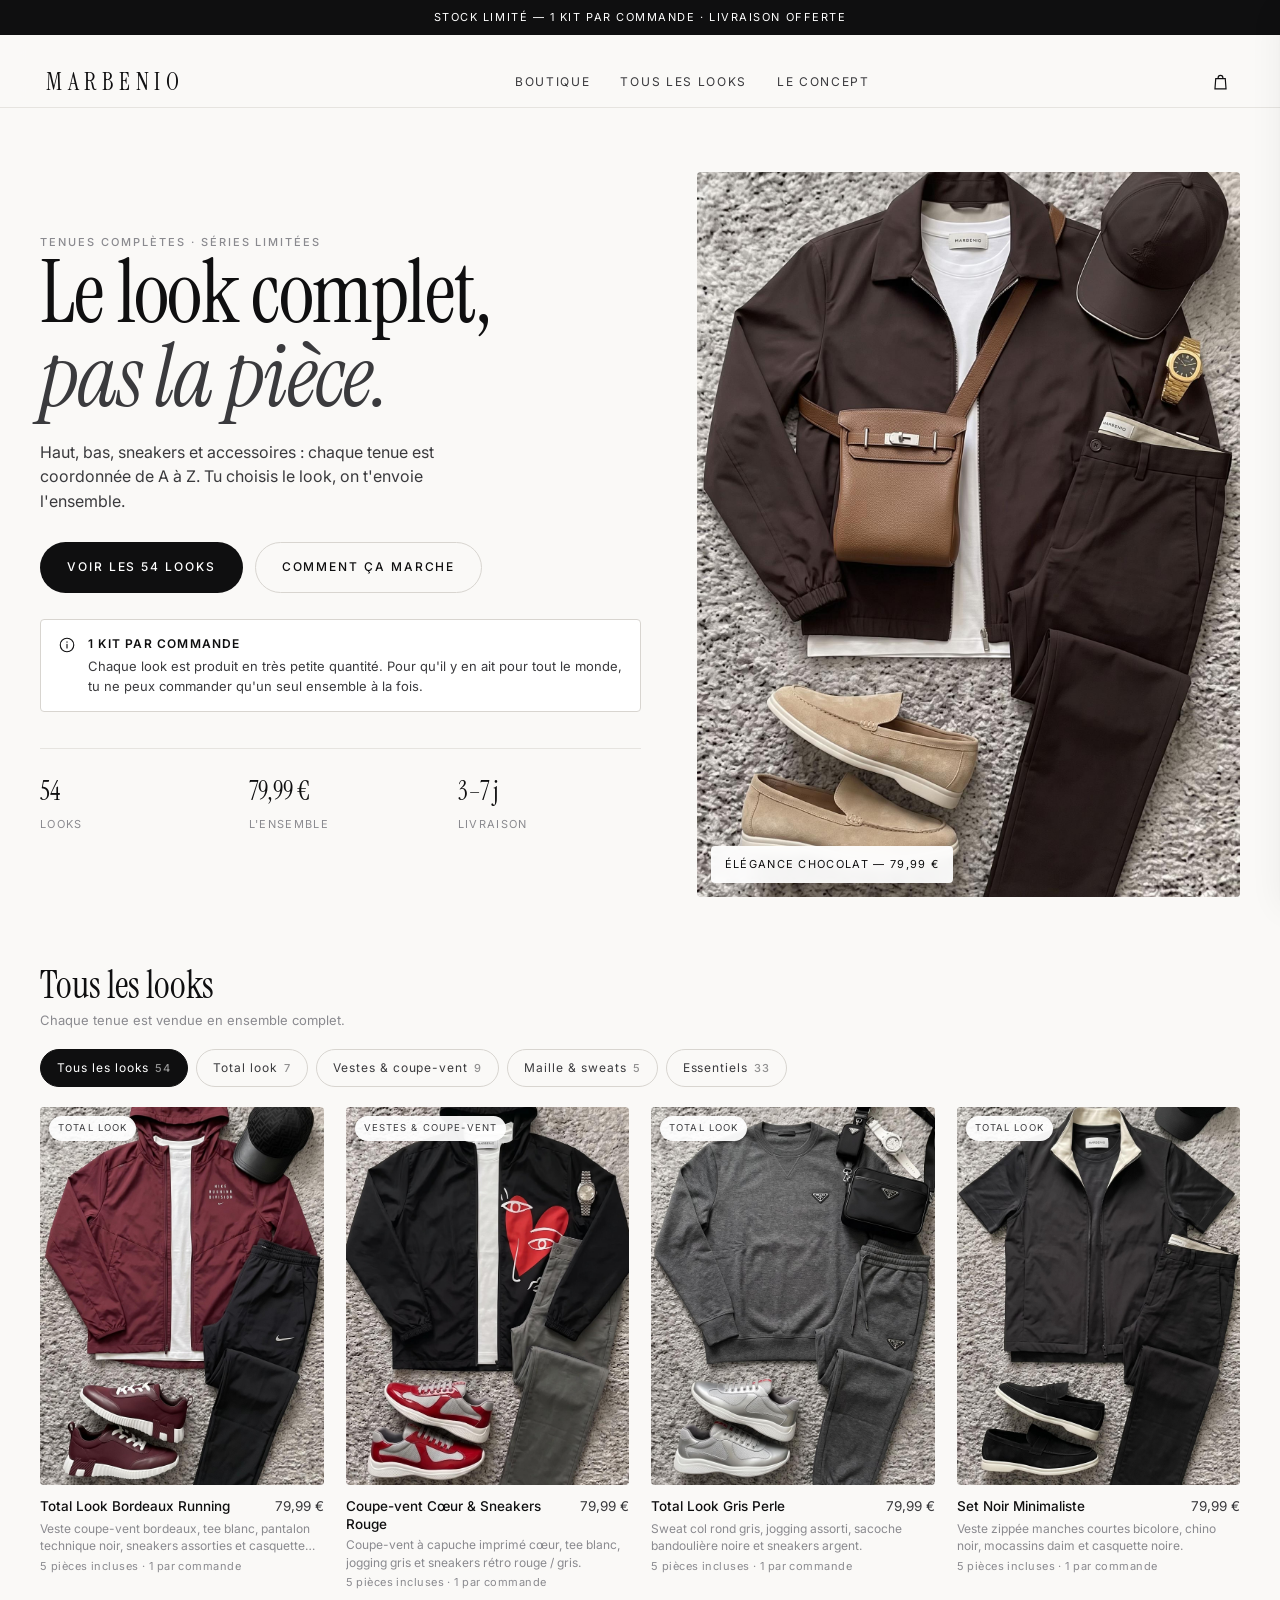
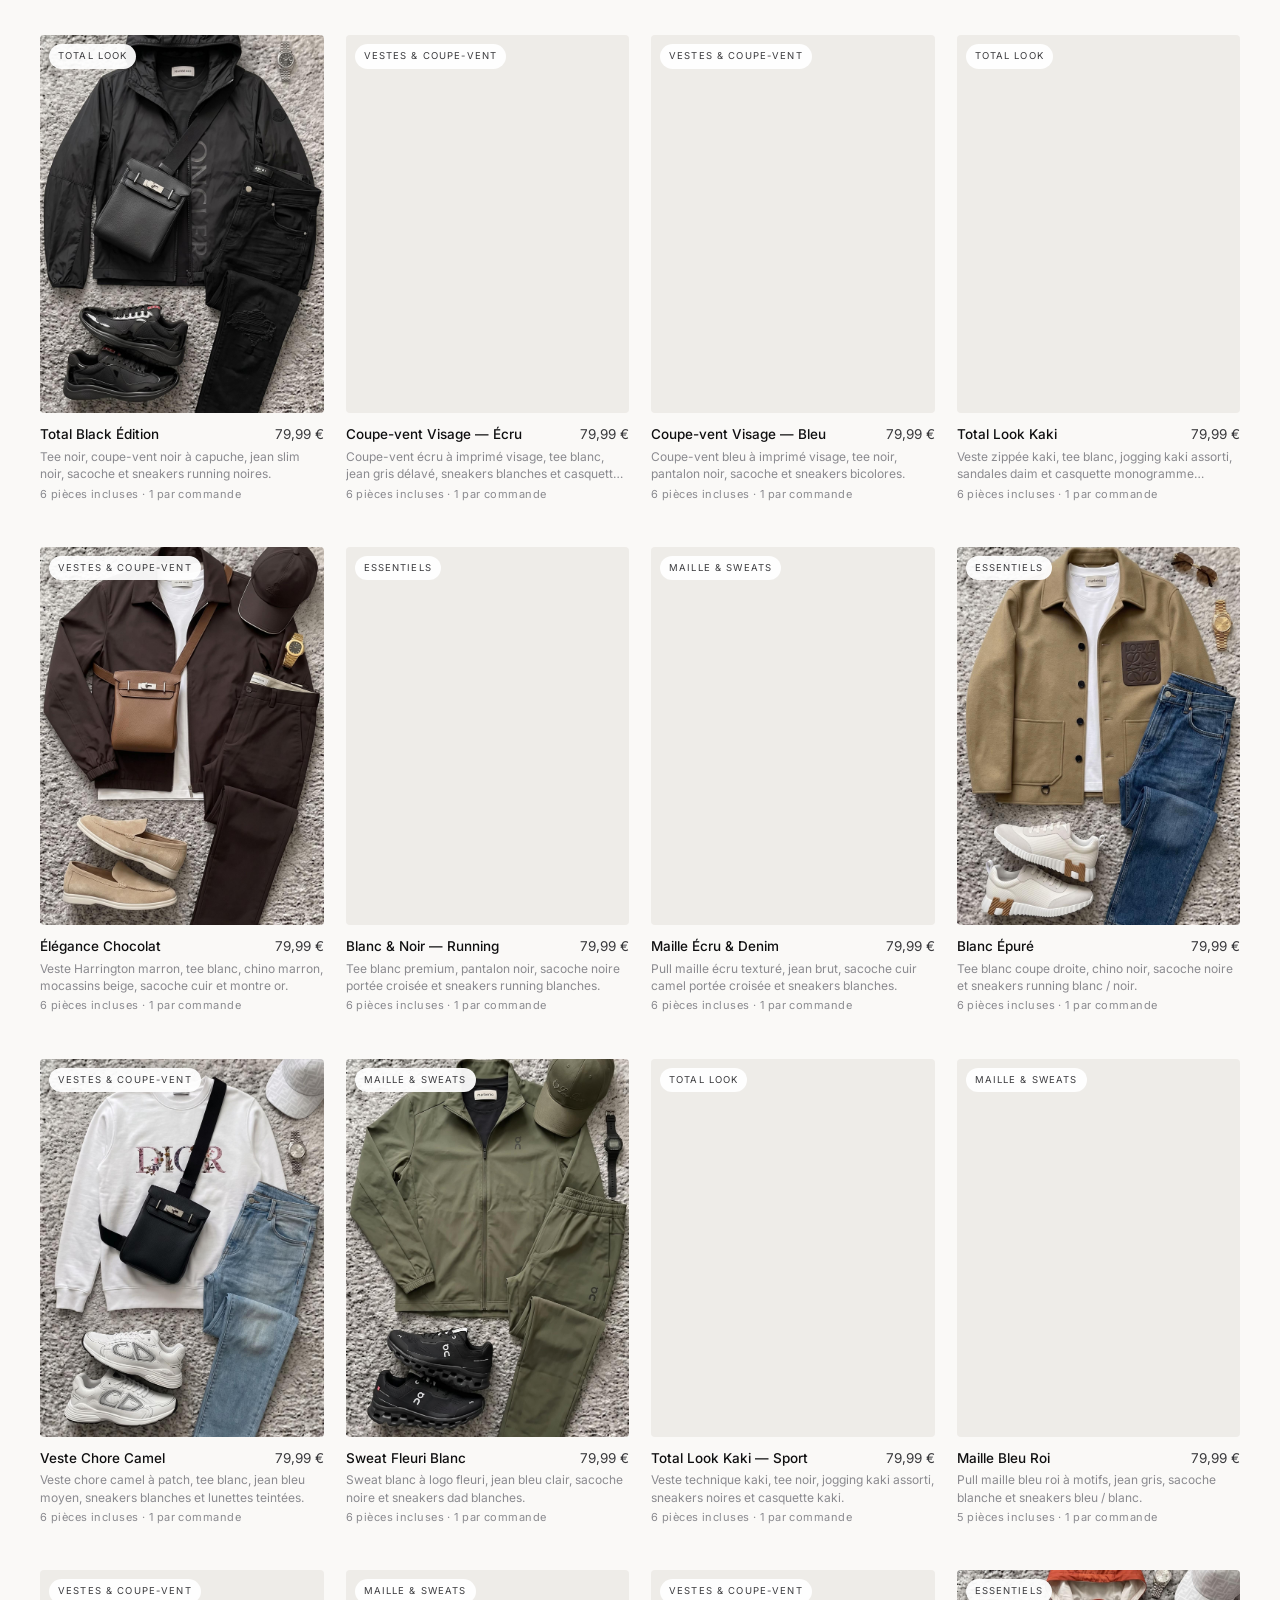
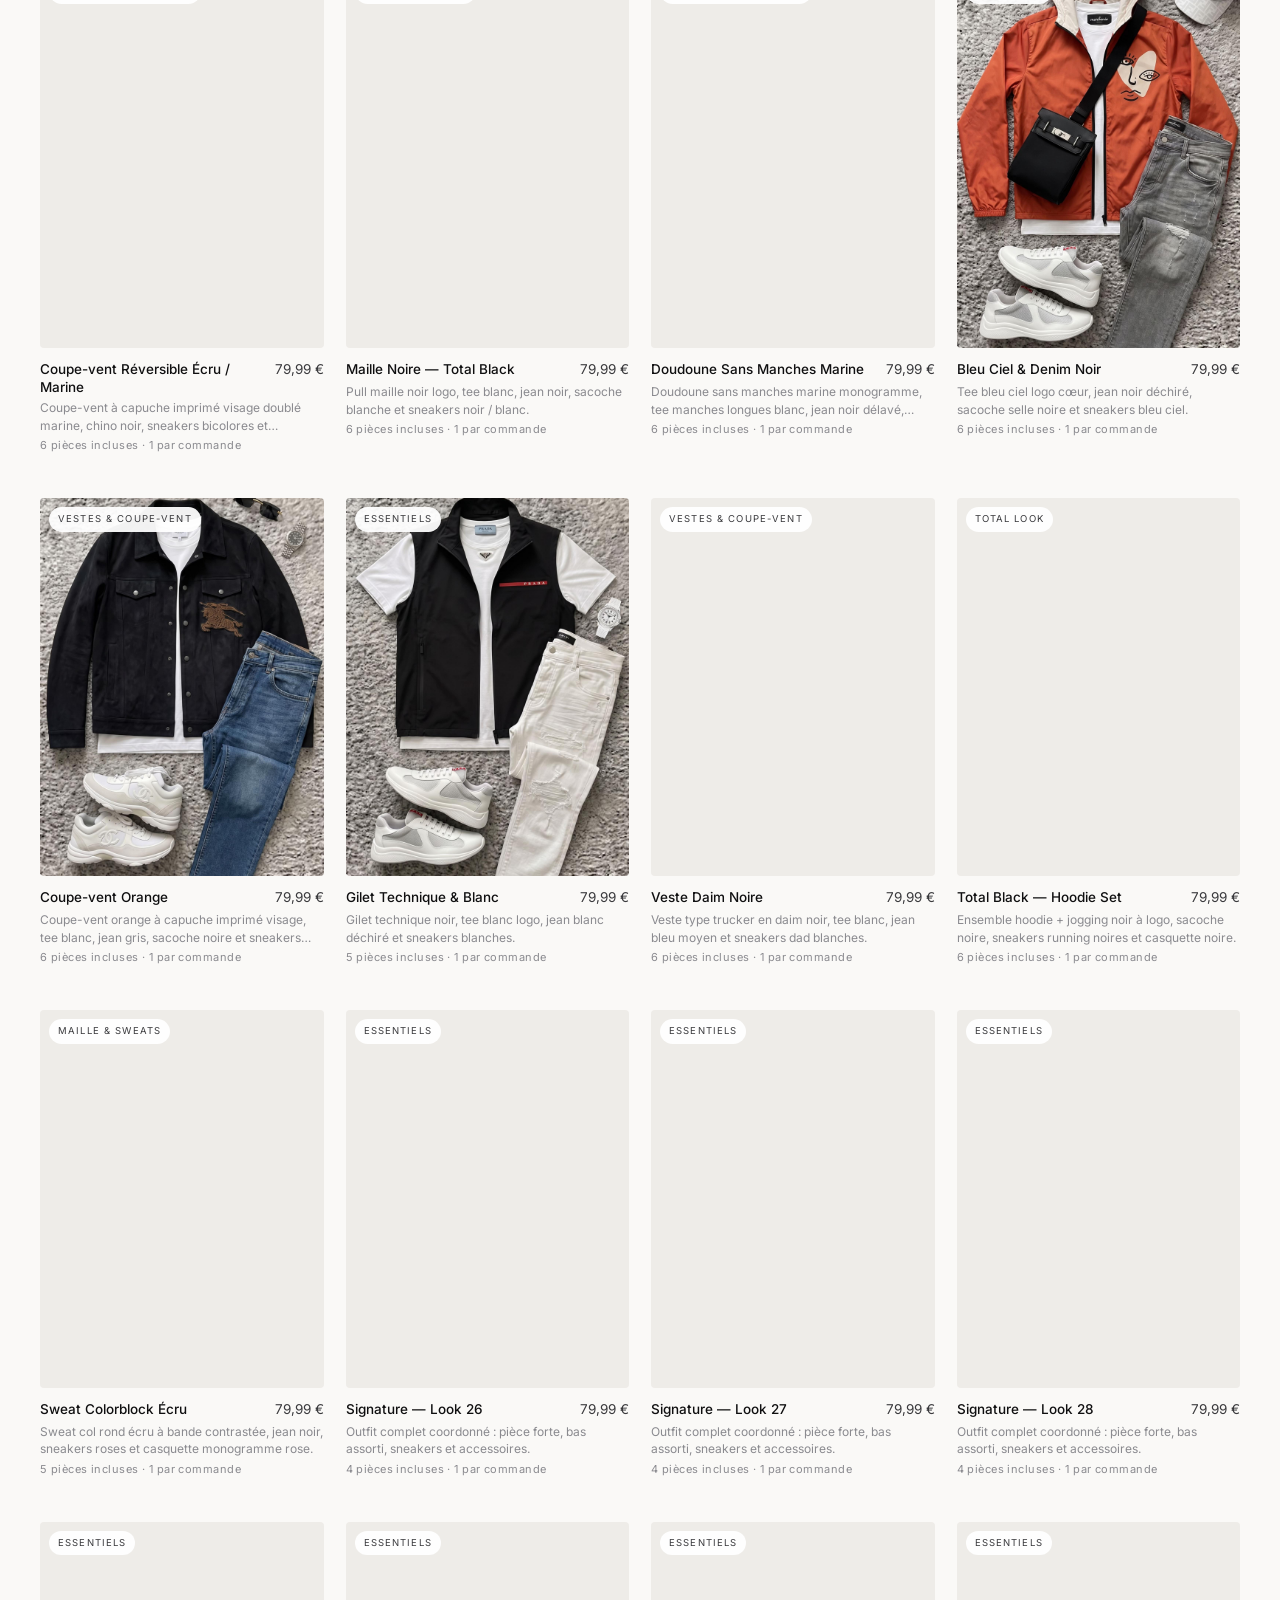
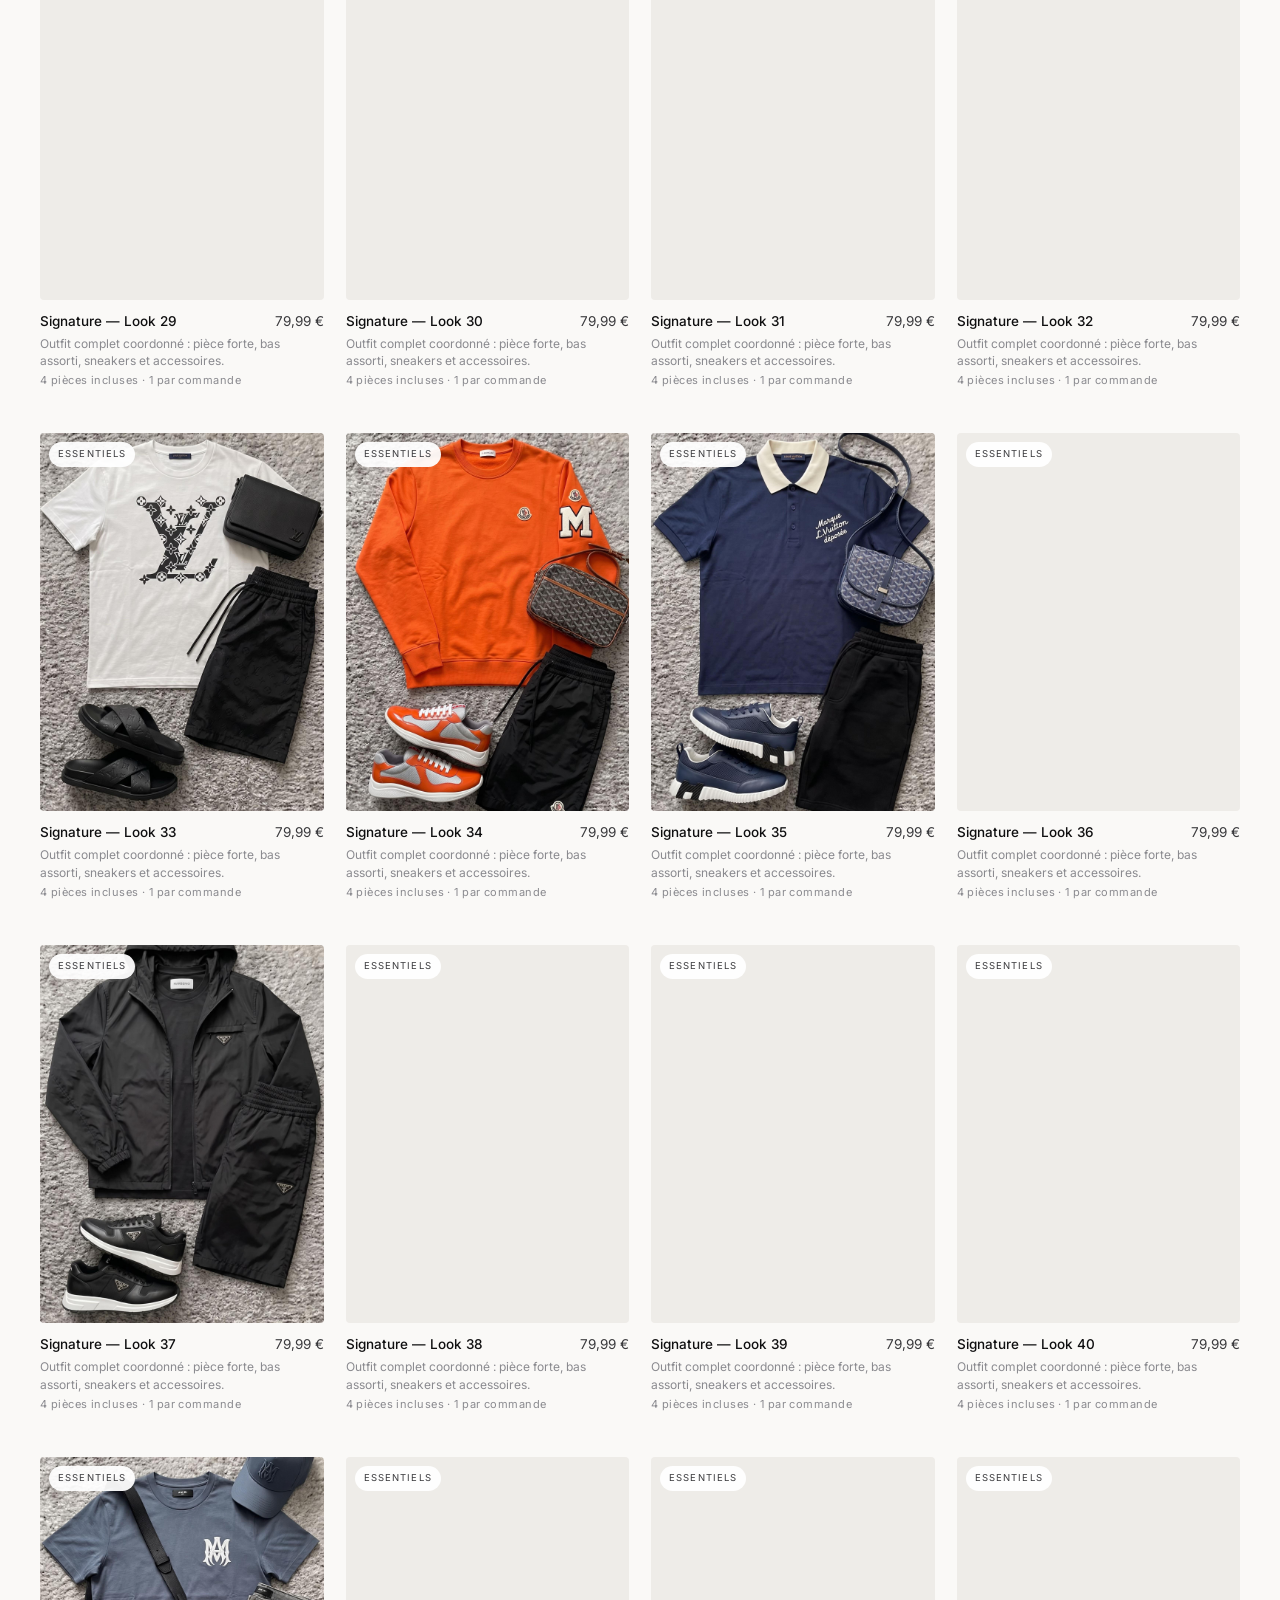
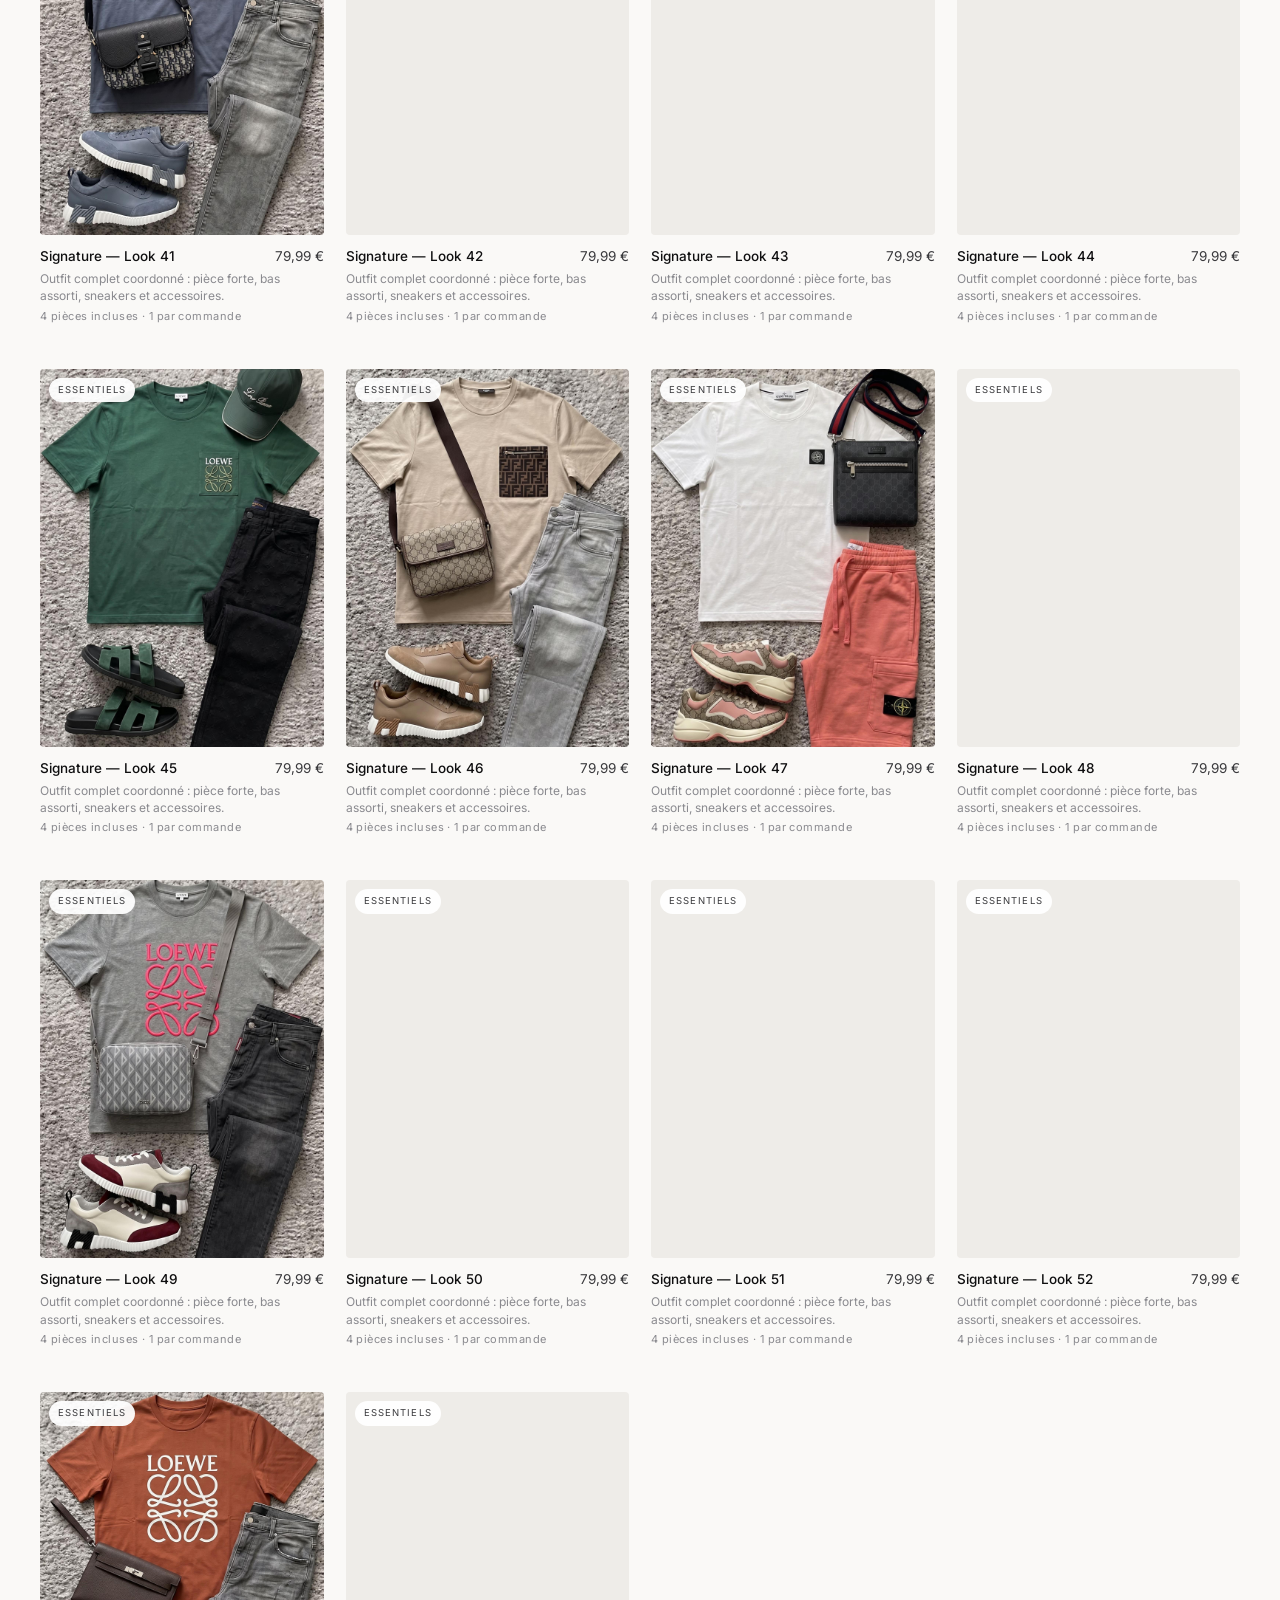
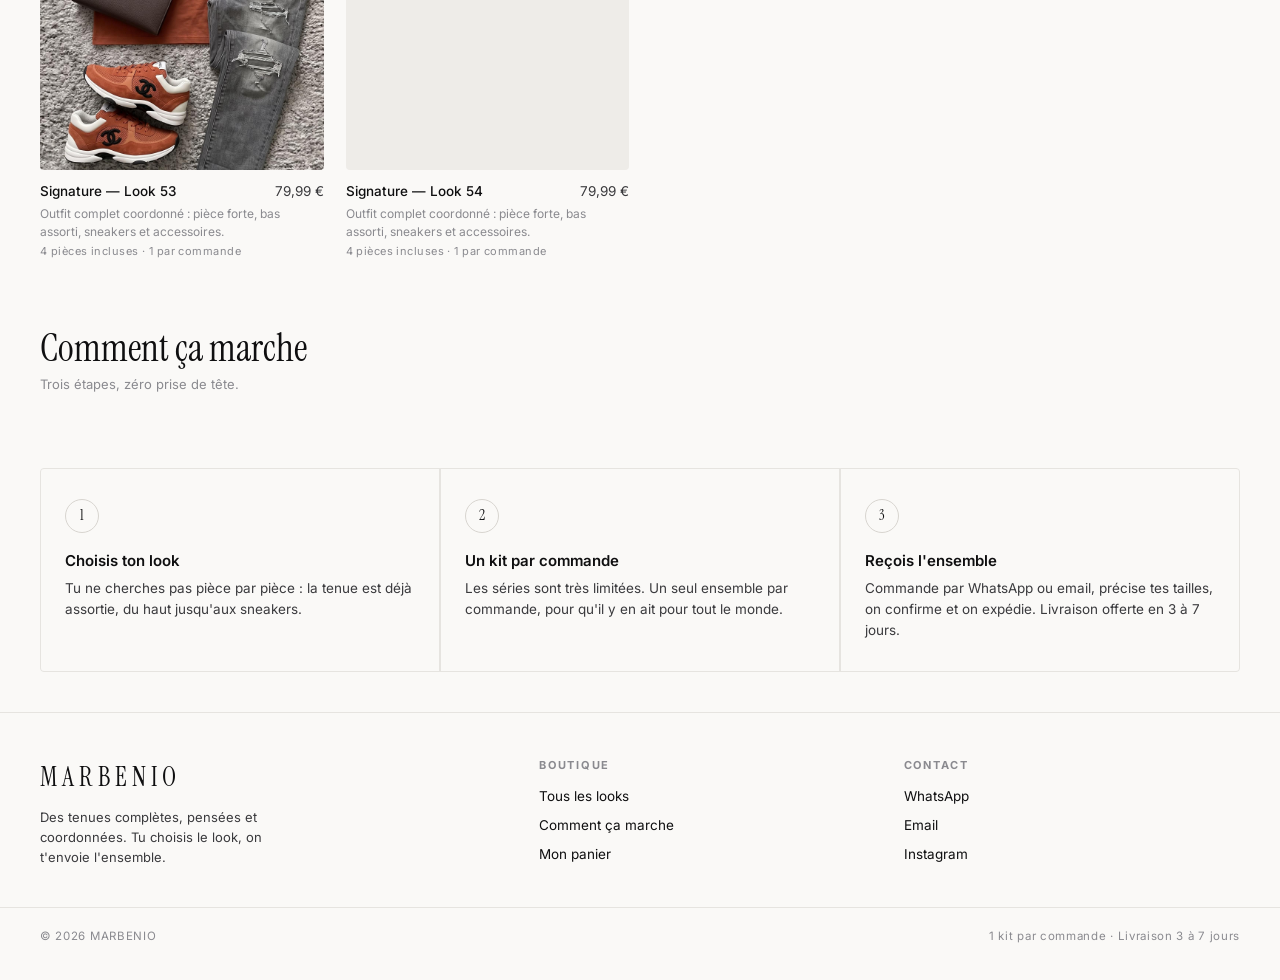
==== site/index.html @ 49d7b0be "Initial commit — site MARBENIO complet, 54 looks, paiement en ligne" ====
<!doctype html>
<html lang="fr">
<head>
<meta charset="utf-8">
<meta name="viewport" content="width=device-width, initial-scale=1, viewport-fit=cover">
<meta name="theme-color" content="#faf9f7">
<title>MARBENIO — Tenues complètes prêtes à porter</title>
<meta name="description" content="Des looks complets coordonnés de A à Z : haut, bas, sneakers et accessoires. Un prix, un ensemble.">

<link rel="preconnect" href="https://fonts.googleapis.com">
<link rel="preconnect" href="https://fonts.gstatic.com" crossorigin>
<link href="https://fonts.googleapis.com/css2?family=Inter:wght@400;500;600&family=Instrument+Serif:ital@0;1&display=swap" rel="stylesheet">
<link rel="stylesheet" href="styles.css">
</head>
<body>

<section class="hero" data-hero></section>

<main class="shell" id="looks">
  <div class="section-head reveal">
    <div>
      <h2>Tous les looks</h2>
      <p>Chaque tenue est vendue en ensemble complet.</p>
    </div>
  </div>

  <div class="filters" data-filters></div>
  <div class="grid" data-grid></div>

  <section id="concept">
    <div class="section-head reveal">
      <div>
        <h2>Comment ça marche</h2>
        <p>Trois étapes, zéro prise de tête.</p>
      </div>
    </div>
    <div class="steps reveal">
      <div class="step">
        <b>1</b>
        <h3>Choisis ton look</h3>
        <p>Tu ne cherches pas pièce par pièce : la tenue est déjà assortie, du haut jusqu'aux sneakers.</p>
      </div>
      <div class="step">
        <b>2</b>
        <h3>Un kit par commande</h3>
        <p>Les séries sont très limitées. Un seul ensemble par commande, pour qu'il y en ait pour tout le monde.</p>
      </div>
      <div class="step">
        <b>3</b>
        <h3>Reçois l'ensemble</h3>
        <p>Commande par WhatsApp ou email, précise tes tailles, on confirme et on expédie. Livraison offerte en 3 à 7 jours.</p>
      </div>
    </div>
  </section>
</main>

<script src="data.js"></script>
<script src="app.js"></script>
</body>
</html>
---- site/styles.css ----
/* ============================================================
   MARBENIO — feuille de style (mobile-first)
   ============================================================ */

:root{
  --bg:#faf9f7;
  --surface:#ffffff;
  --ink:#0f0f10;
  --ink-2:#3a3a3d;
  --muted:#8a8a8f;
  --line:#e6e4e0;
  --line-2:#d8d5d0;
  --accent:#0f0f10;
  --ok:#1c7a4a;

  --font:"Inter","Helvetica Neue",Helvetica,Arial,"Segoe UI",sans-serif;
  --display:"Instrument Serif","Times New Roman",Georgia,serif;

  --pad:16px;
  --maxw:1360px;
  --header-h:60px;
  --r:4px;
  --shadow:0 1px 2px rgba(15,15,16,.04), 0 8px 32px rgba(15,15,16,.06);
  --ease:cubic-bezier(.22,.61,.36,1);
}

@media (min-width:768px){ :root{ --pad:28px; --header-h:72px; } }
@media (min-width:1200px){ :root{ --pad:40px; } }

*,*::before,*::after{box-sizing:border-box}
html,body,h1,h2,h3,h4,p,ul,ol,li,figure,button{margin:0;padding:0}
ul,ol{list-style:none}
html{-webkit-text-size-adjust:100%;scroll-behavior:smooth}

body{
  font-family:var(--font);
  background:var(--bg);
  color:var(--ink);
  font-size:15px;
  line-height:1.55;
  -webkit-font-smoothing:antialiased;
  text-rendering:optimizeLegibility;
  overflow-x:hidden;
}
body.is-locked{overflow:hidden}

a{color:inherit;text-decoration:none}
img{display:block;width:100%;height:auto}
button{font:inherit;color:inherit;background:none;border:0;cursor:pointer}
:focus-visible{outline:2px solid var(--ink);outline-offset:3px}

.shell{max-width:var(--maxw);margin-inline:auto;padding-inline:var(--pad)}
.eyebrow{
  font-size:11px;letter-spacing:.18em;text-transform:uppercase;
  color:var(--muted);font-weight:500;
}
.sr{position:absolute;width:1px;height:1px;overflow:hidden;clip:rect(0 0 0 0);white-space:nowrap}

/* ---------------- Bandeau annonce ---------------- */
.announce{
  background:var(--ink);color:#fff;
  font-size:11px;letter-spacing:.14em;text-transform:uppercase;
  text-align:center;padding:9px var(--pad);
}

/* ---------------- Header ---------------- */
.header{
  position:sticky;top:0;z-index:60;
  background:rgba(250,249,247,.86);
  background:color-mix(in srgb, var(--bg) 88%, transparent);
  backdrop-filter:saturate(160%) blur(12px);
  -webkit-backdrop-filter:saturate(160%) blur(12px);
  border-bottom:1px solid var(--line);
}
.header__in{
  max-width:var(--maxw);margin-inline:auto;
  height:var(--header-h);padding-inline:var(--pad);
  display:grid;grid-template-columns:1fr auto 1fr;align-items:center;gap:12px;
}
.brand{
  grid-column:2;justify-self:center;
  font-family:var(--display);
  font-size:22px;letter-spacing:.24em;text-transform:uppercase;
  padding-left:.24em; /* compense le letter-spacing */
  white-space:nowrap;
}
@media (min-width:900px){
  .header__in{grid-template-columns:auto 1fr auto}
  .brand{grid-column:1;justify-self:start;font-size:24px}
}
.nav{display:none}
@media (min-width:900px){
  .nav{
    display:flex;gap:30px;justify-self:center;
    font-size:12px;letter-spacing:.14em;text-transform:uppercase;
  }
  .nav a{color:var(--ink-2);position:relative;padding-block:4px;transition:color .2s}
  .nav a::after{
    content:"";position:absolute;left:0;right:0;bottom:0;height:1px;
    background:currentColor;transform:scaleX(0);transform-origin:left;
    transition:transform .3s var(--ease);
  }
  .nav a:hover{color:var(--ink)}
  .nav a:hover::after{transform:scaleX(1)}
}
.header__left{display:flex;align-items:center;gap:6px}
.header__right{display:flex;align-items:center;justify-content:flex-end;gap:4px}

.icon-btn{
  width:40px;height:40px;display:grid;place-items:center;
  border-radius:999px;transition:background .2s;
}
.icon-btn:hover{background:rgba(15,15,16,.06)}
.icon-btn svg{width:19px;height:19px;stroke:currentColor;fill:none;stroke-width:1.5}
@media (min-width:900px){ .burger{display:none} }

.cart-btn{position:relative}
.cart-btn .badge{
  position:absolute;top:4px;right:3px;
  min-width:17px;height:17px;padding:0 4px;
  background:var(--ink);color:#fff;border-radius:999px;
  font-size:10px;font-weight:600;line-height:17px;text-align:center;
  transform:scale(0);transition:transform .25s var(--ease);
}
.cart-btn .badge.on{transform:scale(1)}

/* ---------------- Menu mobile ---------------- */
.mobile-nav{
  position:fixed;inset:0;z-index:80;
  background:var(--bg);
  padding:calc(var(--header-h) + 24px) var(--pad) 40px;
  transform:translateX(-100%);transition:transform .4s var(--ease);
  display:flex;flex-direction:column;gap:4px;
}
.mobile-nav.open{transform:translateX(0)}
.mobile-nav a{
  font-family:var(--display);font-size:34px;line-height:1.35;
  border-bottom:1px solid var(--line);padding-block:14px;
}
.mobile-nav__close{position:absolute;top:12px;right:calc(var(--pad) - 8px)}
.mobile-nav__foot{margin-top:auto;font-size:12px;color:var(--muted);letter-spacing:.08em}

/* ---------------- Hero ---------------- */
.hero{padding-block:36px 8px}
.hero__grid{display:grid;gap:26px}
@media (min-width:900px){
  .hero{padding-block:64px 24px}
  .hero__grid{grid-template-columns:1.05fr .95fr;align-items:center;gap:56px}
}
.hero h1{
  font-family:var(--display);font-weight:400;
  font-size:clamp(42px,11vw,86px);line-height:.98;letter-spacing:-.02em;
}
.hero h1 em{font-style:italic;color:var(--ink-2)}
.hero p{
  margin-top:20px;color:var(--ink-2);font-size:16px;max-width:44ch;
}
.hero__cta{display:flex;flex-wrap:wrap;gap:12px;margin-top:28px}
.hero__stats{
  display:flex;gap:26px;margin-top:36px;padding-top:22px;border-top:1px solid var(--line);
}
.hero__stats div{flex:1}
.hero__stats b{display:block;font-family:var(--display);font-size:26px;font-weight:400}
.hero__stats span{font-size:11px;letter-spacing:.12em;text-transform:uppercase;color:var(--muted)}

.hero__media{
  position:relative;border-radius:var(--r);overflow:hidden;background:#eeece8;
  aspect-ratio:4/5;
}
@media (min-width:900px){ .hero__media{aspect-ratio:3/4} }
.hero__media img{height:100%;object-fit:cover}
.hero__tag{
  position:absolute;left:14px;bottom:14px;
  background:rgba(255,255,255,.94);backdrop-filter:blur(6px);
  padding:10px 14px;border-radius:var(--r);
  font-size:11px;letter-spacing:.12em;text-transform:uppercase;
}

/* ---------------- Boutons ---------------- */
.btn{
  display:inline-flex;align-items:center;justify-content:center;gap:8px;
  padding:15px 26px;border-radius:999px;
  font-size:12px;letter-spacing:.16em;text-transform:uppercase;font-weight:500;
  transition:transform .18s var(--ease), background .2s, color .2s, border-color .2s;
  border:1px solid transparent;white-space:nowrap;
}
.btn:active{transform:scale(.98)}
.btn--solid{background:var(--ink);color:#fff}
.btn--solid:hover{background:#26262a}
.btn--ghost{border-color:var(--line-2);color:var(--ink)}
.btn--ghost:hover{border-color:var(--ink);background:var(--ink);color:#fff}
.btn--block{width:100%}
.btn[disabled]{opacity:.35;pointer-events:none}

/* ---------------- Barre de section ---------------- */
.section-head{
  display:flex;align-items:flex-end;justify-content:space-between;gap:16px;
  padding-top:44px;padding-bottom:18px;
}
.section-head h2{font-family:var(--display);font-weight:400;font-size:clamp(26px,5vw,38px);line-height:1.1}
.section-head p{color:var(--muted);font-size:13px;margin-top:4px}

/* Filtres — scroll horizontal sur mobile */
.filters{
  display:flex;gap:8px;overflow-x:auto;
  padding-bottom:20px;margin-inline:calc(var(--pad) * -1);
  padding-inline:var(--pad);
  scrollbar-width:none;-ms-overflow-style:none;
  scroll-snap-type:x proximity;
}
.filters::-webkit-scrollbar{display:none}
.chip{
  flex:0 0 auto;scroll-snap-align:start;
  padding:9px 16px;border:1px solid var(--line-2);border-radius:999px;
  font-size:12px;letter-spacing:.08em;color:var(--ink-2);
  transition:background .2s,color .2s,border-color .2s;
}
.chip:hover{border-color:var(--ink)}
.chip[aria-pressed="true"]{background:var(--ink);border-color:var(--ink);color:#fff}
.chip b{font-weight:500;opacity:.55;margin-left:6px;font-size:11px}

/* ---------------- Grille produits ---------------- */
.grid{
  display:grid;gap:26px 12px;
  grid-template-columns:repeat(2,1fr);
  padding-bottom:24px;
}
@media (min-width:640px){ .grid{grid-template-columns:repeat(3,1fr);gap:34px 18px} }
@media (min-width:1000px){ .grid{grid-template-columns:repeat(4,1fr);gap:44px 22px} }
@media (min-width:1400px){ .grid{grid-template-columns:repeat(5,1fr)} }

.card{display:flex;flex-direction:column;position:relative}
.card__figure{position:relative}
.card__media{
  position:relative;display:block;overflow:hidden;
  background:#eeece8;border-radius:var(--r);aspect-ratio:3/4;
}
.card__media img{
  height:100%;object-fit:cover;
  transition:transform .7s var(--ease), opacity .4s;
}
.card:hover .card__media img{transform:scale(1.05)}
.card__badge{
  position:absolute;top:9px;left:9px;
  background:rgba(255,255,255,.94);
  padding:5px 9px;border-radius:999px;
  font-size:9.5px;letter-spacing:.12em;text-transform:uppercase;color:var(--ink-2);
}
.card__out{
  position:absolute;inset:0;display:grid;place-items:center;
  background:rgba(250,249,247,.72);
  font-size:11px;letter-spacing:.2em;text-transform:uppercase;
}
.card__quick{
  position:absolute;left:9px;right:9px;bottom:9px;
  opacity:0;transform:translateY(8px);
  transition:opacity .28s var(--ease), transform .28s var(--ease);
}
@media (hover:hover) and (min-width:900px){
  .card:hover .card__quick{opacity:1;transform:translateY(0)}
}
@media (hover:none), (max-width:899px){
  .card__quick{position:static;opacity:1;transform:none;margin-top:10px}
}
.card__quick .btn{
  width:100%;padding:12px 14px;font-size:11px;
  background:rgba(255,255,255,.96);color:var(--ink);
  border:1px solid transparent;backdrop-filter:blur(6px);
}
.card__quick .btn:hover{background:var(--ink);color:#fff}
@media (hover:none), (max-width:899px){
  .card__quick .btn{background:transparent;border-color:var(--line-2)}
}
.card__body{padding-top:11px;display:flex;flex-direction:column;gap:3px}
.card__top{display:flex;justify-content:space-between;align-items:baseline;gap:10px}
.card__name{
  font-size:13.5px;font-weight:500;line-height:1.3;
  display:-webkit-box;-webkit-line-clamp:2;-webkit-box-orient:vertical;overflow:hidden;
}
.card__price{font-size:13.5px;white-space:nowrap;color:var(--ink-2)}
.card__desc{
  font-size:12px;color:var(--muted);line-height:1.45;
  display:-webkit-box;-webkit-line-clamp:2;-webkit-box-orient:vertical;overflow:hidden;
}
.card__count{font-size:11px;color:var(--muted);letter-spacing:.04em}

.empty{padding:60px 0;text-align:center;color:var(--muted)}

/* ---------------- Section "Comment ça marche" ---------------- */
.steps{
  display:grid;gap:2px;background:var(--line);
  border:1px solid var(--line);border-radius:var(--r);overflow:hidden;
  margin-block:56px 20px;
}
@media (min-width:768px){ .steps{grid-template-columns:repeat(3,1fr)} }
.step{background:var(--bg);padding:30px 24px}
.step b{
  display:block;font-family:var(--display);font-size:15px;
  width:34px;height:34px;border:1px solid var(--line-2);border-radius:999px;
  display:grid;place-items:center;margin-bottom:16px;font-weight:400;
}
.step h3{font-size:15px;font-weight:600;margin-bottom:6px}
.step p{font-size:13.5px;color:var(--ink-2);line-height:1.55}

/* ---------------- Page produit ---------------- */
.crumb{
  padding-top:18px;font-size:11px;letter-spacing:.12em;text-transform:uppercase;color:var(--muted);
}
.crumb a:hover{color:var(--ink)}
.product{display:grid;gap:24px;padding-block:18px 40px}
@media (min-width:900px){
  .product{grid-template-columns:1fr 1fr;gap:56px;padding-block:24px 90px;align-items:start}
}
@media (min-width:1200px){ .product{grid-template-columns:1.1fr .9fr;gap:72px} }

.product__media{
  border-radius:var(--r);overflow:hidden;background:#eeece8;aspect-ratio:3/4;
  margin-inline:calc(var(--pad) * -1);border-radius:0;
}
@media (min-width:640px){ .product__media{margin-inline:0;border-radius:var(--r)} }
.product__media img{height:100%;object-fit:cover}
@media (min-width:900px){ .product__info{position:sticky;top:calc(var(--header-h) + 28px)} }

.product__tag{margin-bottom:12px}
.product__info h1{
  font-family:var(--display);font-weight:400;
  font-size:clamp(30px,7vw,48px);line-height:1.05;letter-spacing:-.01em;
}
.product__price{
  display:flex;align-items:baseline;gap:10px;flex-wrap:wrap;
  margin-top:14px;font-size:22px;
}
.product__price span{font-size:12.5px;color:var(--muted);letter-spacing:.04em}
.product__desc{margin-top:16px;color:var(--ink-2);font-size:15px;max-width:52ch}

.pieces{margin-top:26px;border-top:1px solid var(--line)}
.pieces li{
  display:flex;align-items:center;gap:12px;
  padding:13px 2px;border-bottom:1px solid var(--line);font-size:14px;
}
.pieces li::before{
  content:"";width:5px;height:5px;border-radius:999px;background:var(--ink);flex:0 0 auto;
}
.pieces__title{
  display:flex;justify-content:space-between;align-items:baseline;
  padding:14px 2px 10px;font-size:11px;letter-spacing:.16em;text-transform:uppercase;color:var(--muted);
}

.product__actions{margin-top:26px;display:flex;flex-direction:column;gap:10px}
.product__note{
  margin-top:16px;font-size:12.5px;color:var(--muted);
  display:flex;flex-direction:column;gap:7px;
}
.product__note div{display:flex;gap:9px;align-items:flex-start}
.product__note svg{width:15px;height:15px;flex:0 0 auto;margin-top:2px;stroke:currentColor;fill:none;stroke-width:1.5}

/* Barre d'achat collée en bas sur mobile */
.buybar{
  position:fixed;left:0;right:0;bottom:0;z-index:55;
  display:flex;align-items:center;gap:12px;
  padding:10px var(--pad) calc(10px + env(safe-area-inset-bottom));
  background:rgba(250,249,247,.92);
  background:color-mix(in srgb, var(--bg) 92%, transparent);
  backdrop-filter:blur(12px);border-top:1px solid var(--line);
  transform:translateY(110%);transition:transform .35s var(--ease);
}
.buybar.on{transform:translateY(0)}
.buybar__price{font-size:15px;font-weight:600;white-space:nowrap}
.buybar .btn{flex:1;padding-block:14px}
@media (min-width:900px){ .buybar{display:none} }

/* ---------------- Panier (tiroir) ---------------- */
.overlay{
  position:fixed;inset:0;z-index:90;background:rgba(15,15,16,.34);
  opacity:0;pointer-events:none;transition:opacity .35s var(--ease);
}
.overlay.on{opacity:1;pointer-events:auto}

.drawer{
  position:fixed;top:0;right:0;bottom:0;z-index:95;
  width:min(440px,100%);
  background:var(--bg);border-left:1px solid var(--line);
  display:flex;flex-direction:column;
  transform:translateX(100%);transition:transform .4s var(--ease);
  box-shadow:var(--shadow);
}
.drawer.on{transform:translateX(0)}
.drawer__head{
  display:flex;align-items:center;justify-content:space-between;
  padding:18px var(--pad);border-bottom:1px solid var(--line);flex:0 0 auto;
}
.drawer__head h2{font-family:var(--display);font-weight:400;font-size:24px}
.drawer__body{flex:1;overflow-y:auto;padding-inline:var(--pad);-webkit-overflow-scrolling:touch}
.drawer__foot{
  flex:0 0 auto;border-top:1px solid var(--line);
  padding:18px var(--pad) calc(18px + env(safe-area-inset-bottom));
  display:flex;flex-direction:column;gap:12px;
}

.line{display:grid;grid-template-columns:74px 1fr;gap:14px;padding:18px 0;border-bottom:1px solid var(--line)}
.line img{width:74px;aspect-ratio:3/4;object-fit:cover;border-radius:var(--r);background:#eeece8}
.line__main{display:flex;flex-direction:column;gap:6px;min-width:0}
.line__name{font-size:13.5px;font-weight:500;line-height:1.35}
.line__price{font-size:12.5px;color:var(--muted)}
.line__row{display:flex;align-items:center;justify-content:space-between;gap:10px;margin-top:auto}
.qty{display:inline-flex;align-items:center;border:1px solid var(--line-2);border-radius:999px}
.qty button{width:30px;height:30px;display:grid;place-items:center;font-size:15px;color:var(--ink-2)}
.qty button:hover{color:var(--ink)}
.qty span{min-width:22px;text-align:center;font-size:13px}
.line__rm{font-size:11.5px;color:var(--muted);text-decoration:underline;text-underline-offset:3px}
.line__rm:hover{color:var(--ink)}

.totals{display:flex;flex-direction:column;gap:7px;font-size:13.5px}
.totals__row{display:flex;justify-content:space-between;color:var(--ink-2)}
.totals__row--big{
  font-size:17px;font-weight:600;color:var(--ink);
  padding-top:10px;border-top:1px solid var(--line);
}
.free-ship{font-size:12px;color:var(--ok)}

/* ---------------- Page panier ---------------- */
.cartpage{padding-block:26px 80px;max-width:960px;margin-inline:auto}
.cartpage h1{font-family:var(--display);font-weight:400;font-size:clamp(30px,7vw,46px);margin-bottom:8px}
.cartpage__sub{color:var(--muted);font-size:13.5px;margin-bottom:26px}
.cartpage .line{grid-template-columns:96px 1fr}
.cartpage .line img{width:96px}
.cartpage__foot{margin-top:26px;display:grid;gap:20px}
.cartpage__sep{text-align:center;font-size:12px;color:var(--muted);position:relative;margin-block:2px}
.cartpage__sep::before,.cartpage__sep::after{content:"";position:absolute;top:50%;width:38%;height:1px;background:var(--line)}
.cartpage__sep::before{left:0}.cartpage__sep::after{right:0}
@media (min-width:768px){ .cartpage__foot{grid-template-columns:1fr 340px;align-items:start} }
.summary{
  border:1px solid var(--line);border-radius:var(--r);padding:22px;background:var(--surface);
  display:flex;flex-direction:column;gap:14px;
}
.summary h3{font-size:12px;letter-spacing:.16em;text-transform:uppercase;color:var(--muted)}
.howto{font-size:13px;color:var(--ink-2);line-height:1.6}
.howto b{font-weight:600;color:var(--ink)}

/* ---------------- Encadré « 1 kit par commande » ---------------- */
.limite{
  display:flex;gap:12px;align-items:flex-start;
  margin-top:26px;padding:15px 17px;
  border:1px solid var(--line-2);border-radius:var(--r);
  background:var(--surface);
}
.limite svg{
  width:18px;height:18px;flex:0 0 auto;margin-top:1px;
  stroke:var(--ink);fill:none;stroke-width:1.5;stroke-linecap:round;
}
.limite b{
  display:block;font-size:12px;font-weight:600;
  letter-spacing:.1em;text-transform:uppercase;margin-bottom:4px;
}
.limite span{display:block;font-size:13px;color:var(--ink-2);line-height:1.5}
.limite--sm{margin-top:18px;padding:13px 14px;background:transparent}
.limite--sm span{font-size:12.5px}

.tagline{
  font-size:11px;letter-spacing:.12em;text-transform:uppercase;color:var(--muted);
  border:1px solid var(--line-2);border-radius:999px;padding:5px 11px;
}

/* ---------------- Toast ---------------- */
.toast{
  position:fixed;left:50%;bottom:22px;z-index:120;
  transform:translate(-50%,24px);
  background:var(--ink);color:#fff;
  padding:13px 20px;border-radius:999px;
  font-size:12.5px;letter-spacing:.03em;
  display:flex;align-items:center;gap:9px;
  opacity:0;pointer-events:none;transition:.3s var(--ease);
  max-width:calc(100vw - 32px);
  box-shadow:var(--shadow);
}
.toast.on{opacity:1;transform:translate(-50%,0)}
.toast svg{width:15px;height:15px;stroke:currentColor;fill:none;stroke-width:2}

/* ---------------- Footer ---------------- */
.footer{border-top:1px solid var(--line);margin-top:40px;padding-block:44px 34px}
.footer__grid{display:grid;gap:28px}
@media (min-width:768px){ .footer__grid{grid-template-columns:1.4fr 1fr 1fr} }
.footer__brand{font-family:var(--display);font-size:26px;letter-spacing:.2em;text-transform:uppercase}
.footer p{font-size:13px;color:var(--ink-2);margin-top:10px;max-width:34ch}
.footer h4{font-size:11px;letter-spacing:.16em;text-transform:uppercase;color:var(--muted);margin-bottom:12px}
.footer li{margin-bottom:8px;font-size:13.5px}
.footer li a:hover{text-decoration:underline;text-underline-offset:3px}
.footer__bar{
  margin-top:34px;padding-top:20px;border-top:1px solid var(--line);
  display:flex;flex-wrap:wrap;gap:8px;justify-content:space-between;
  font-size:11.5px;color:var(--muted);letter-spacing:.06em;
}

/* ---------------- Apparition au scroll ---------------- */
.reveal{opacity:0;transform:translateY(14px)}
.reveal.in{opacity:1;transform:none;transition:opacity .6s var(--ease), transform .6s var(--ease)}

@media (prefers-reduced-motion:reduce){
  *{animation:none !important;transition-duration:.01ms !important}
  .reveal{opacity:1;transform:none}
}
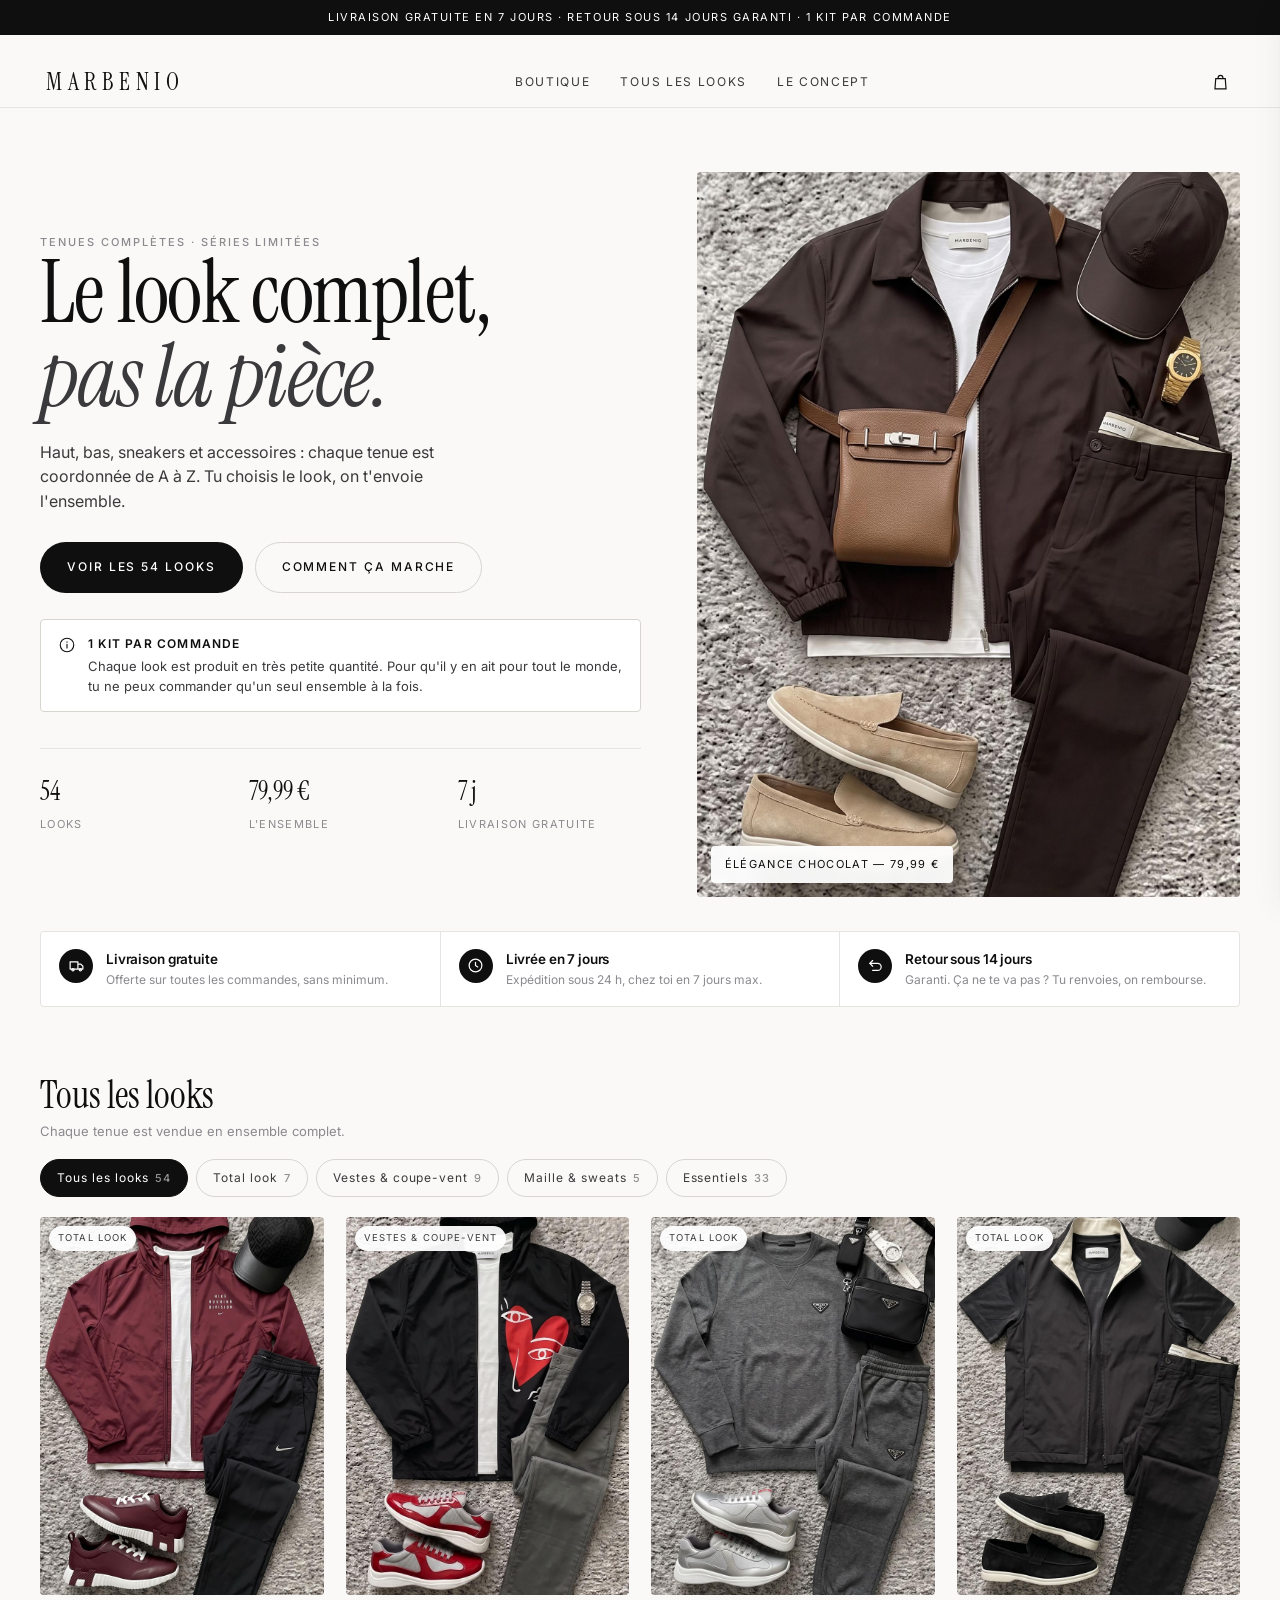
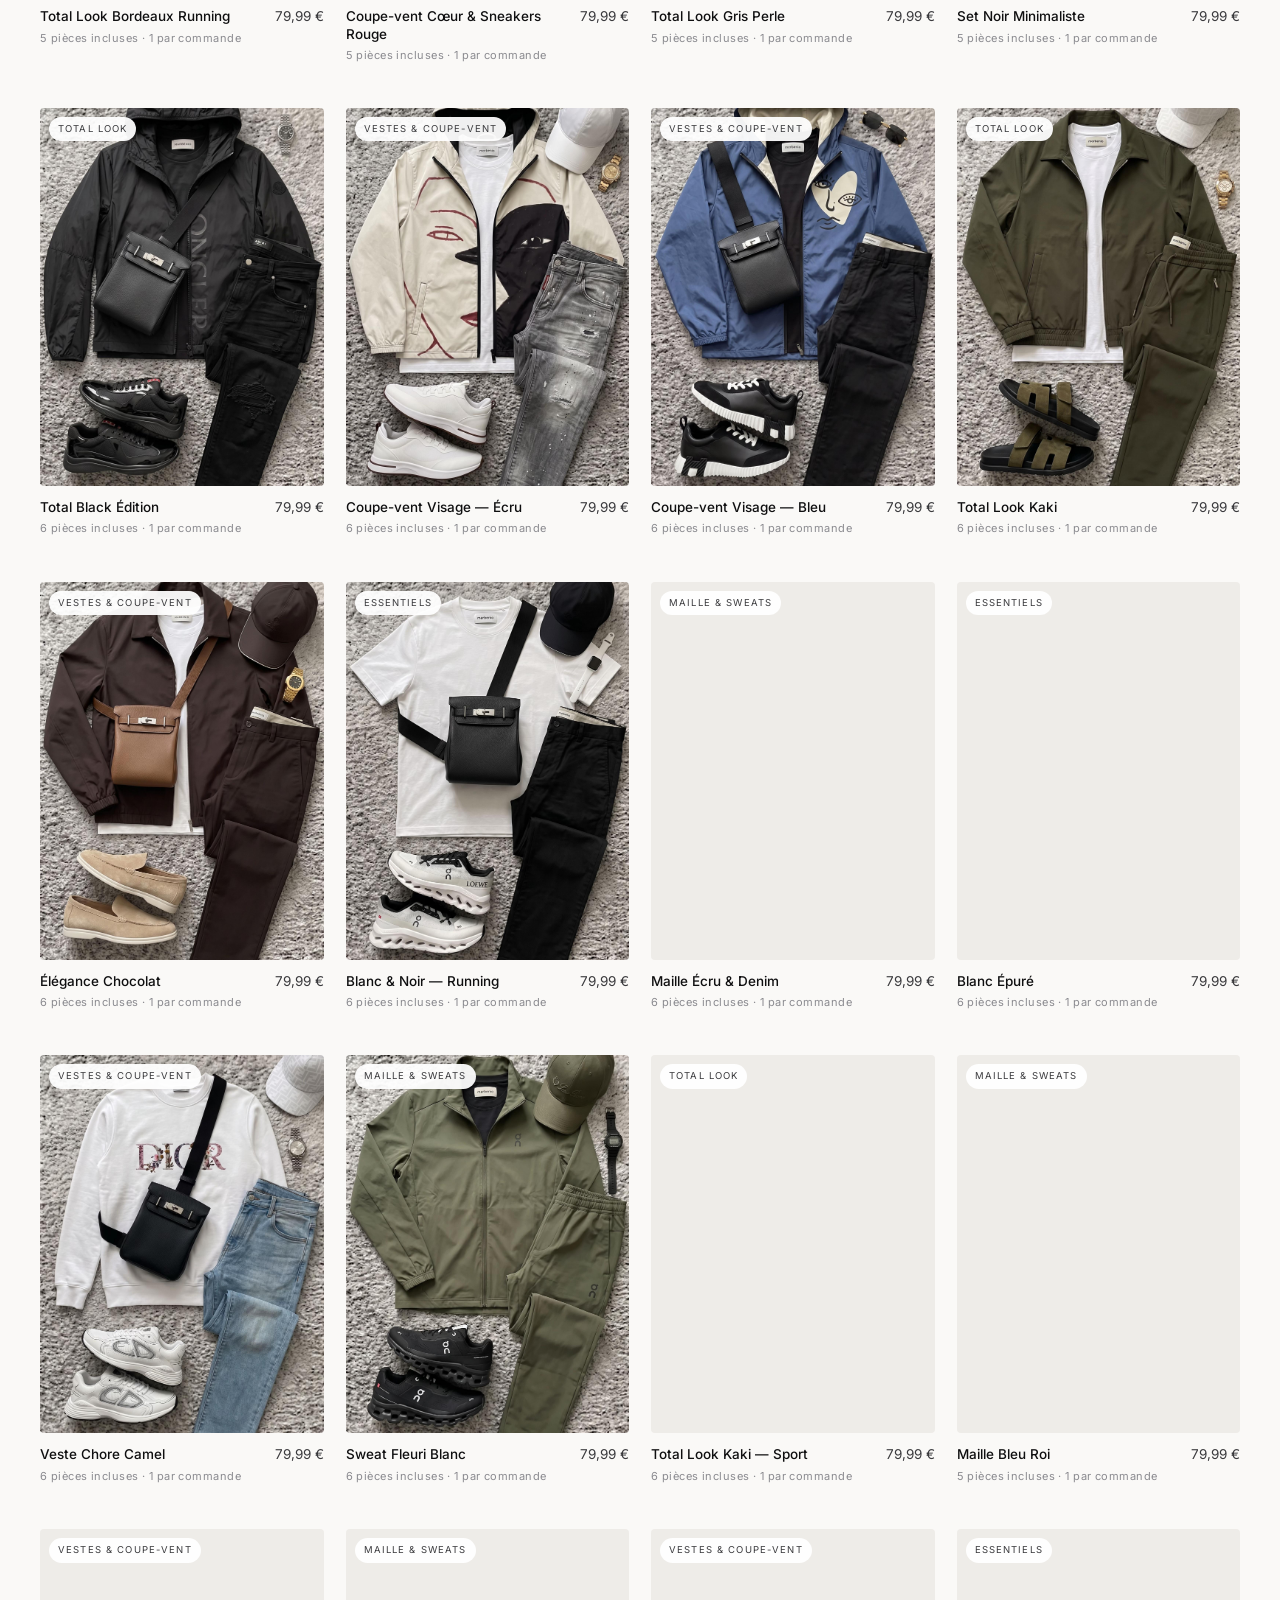
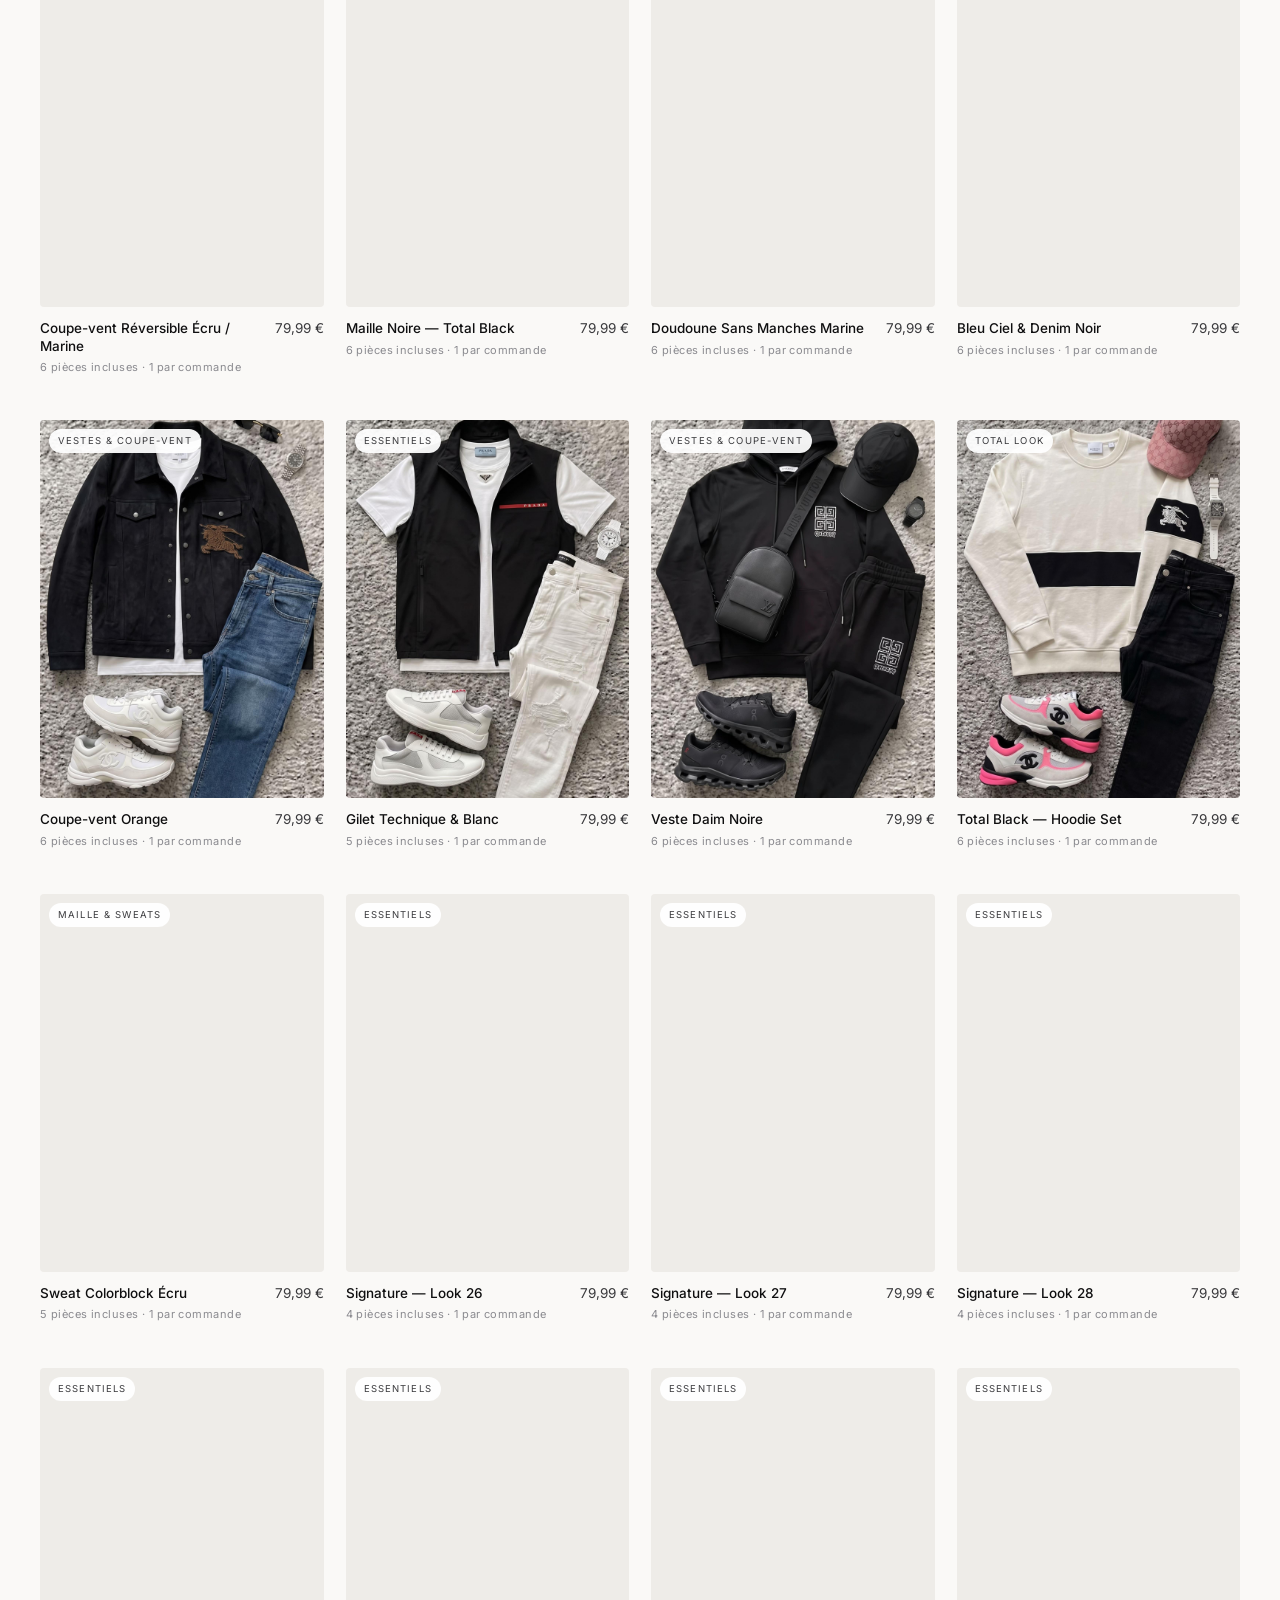
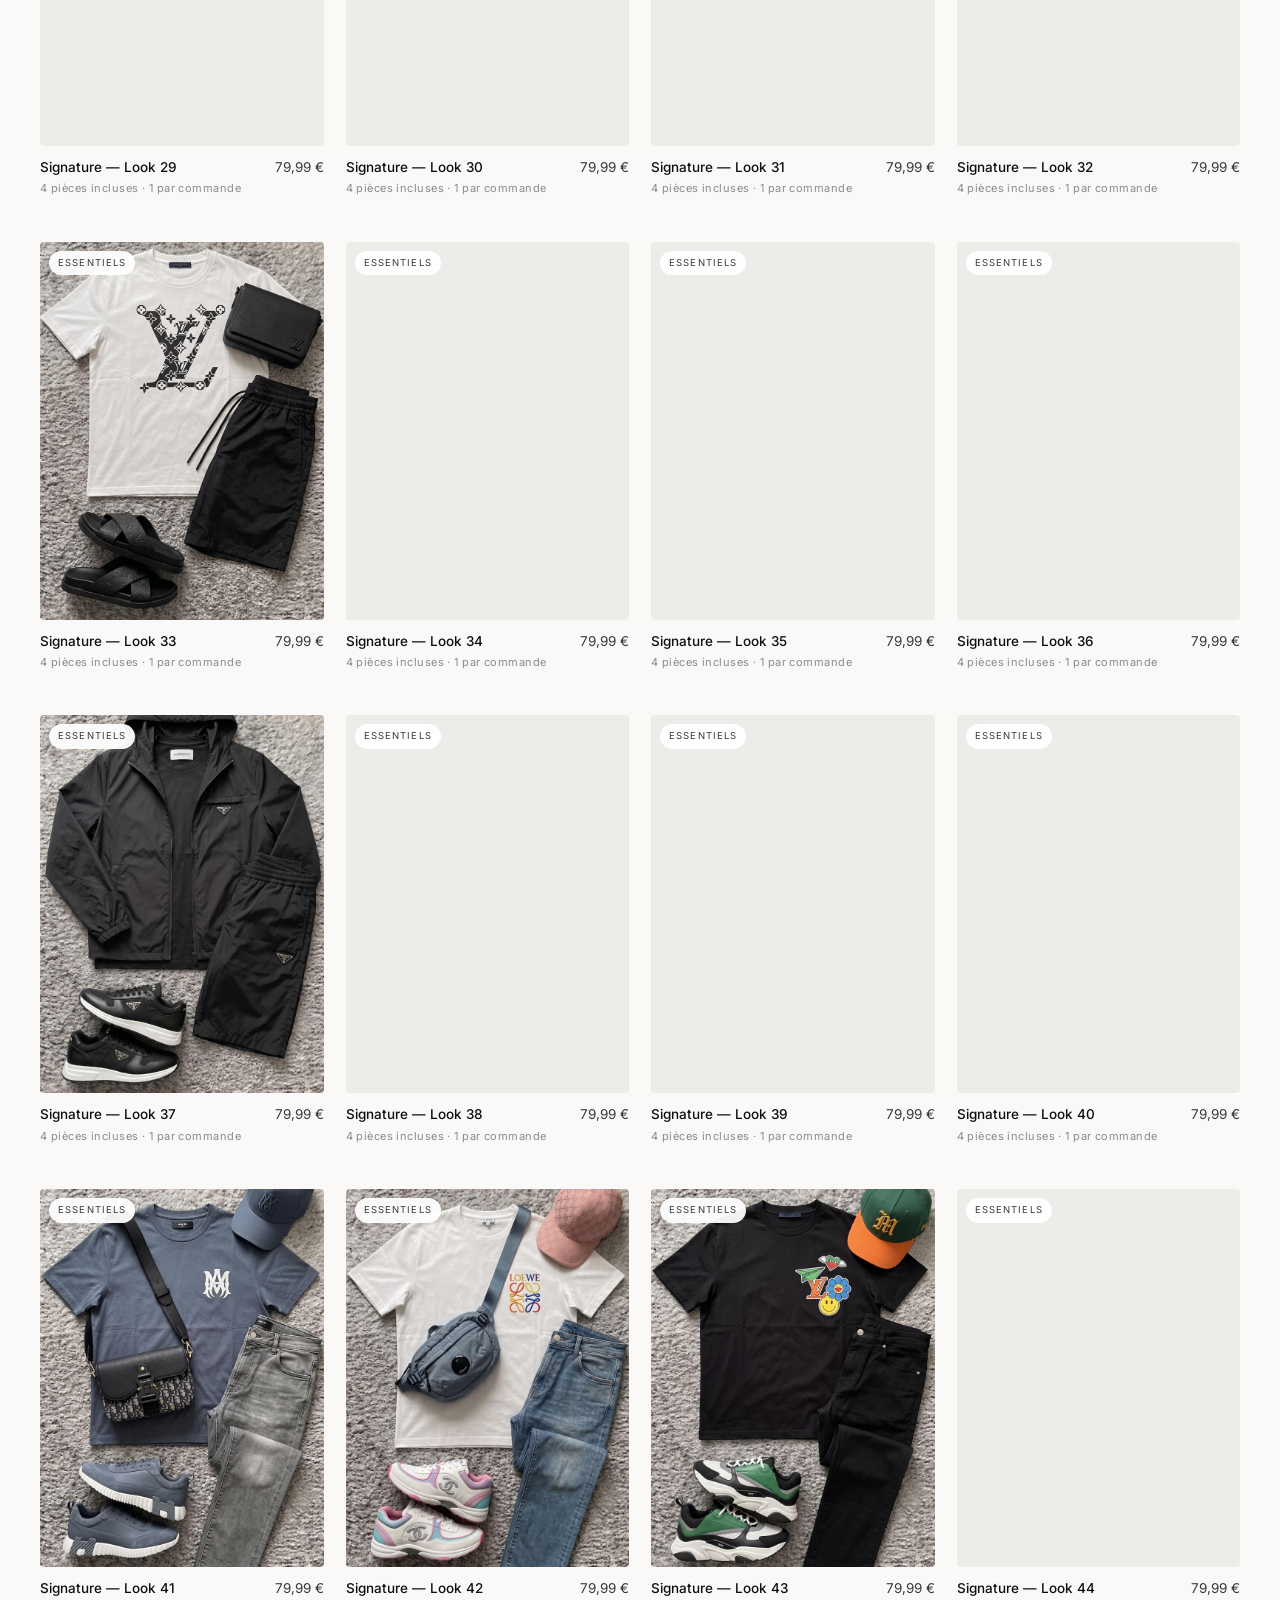
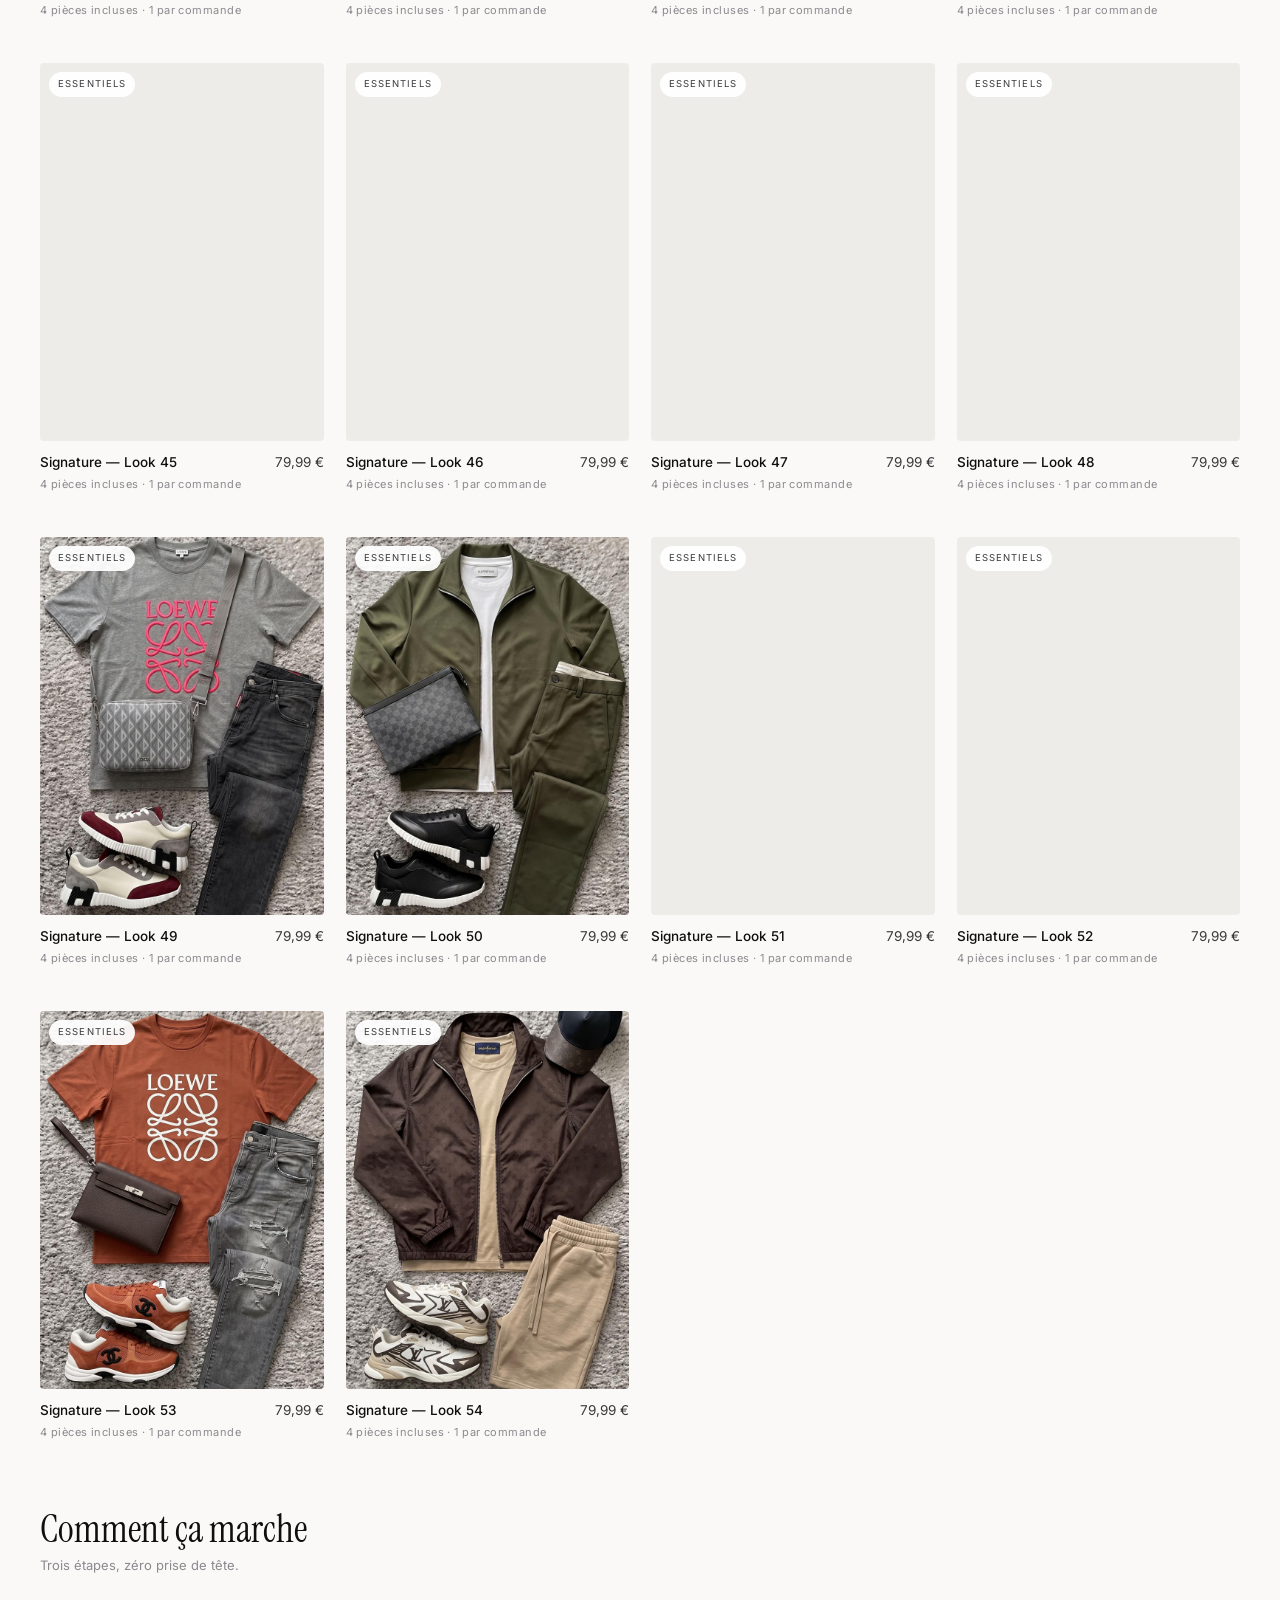
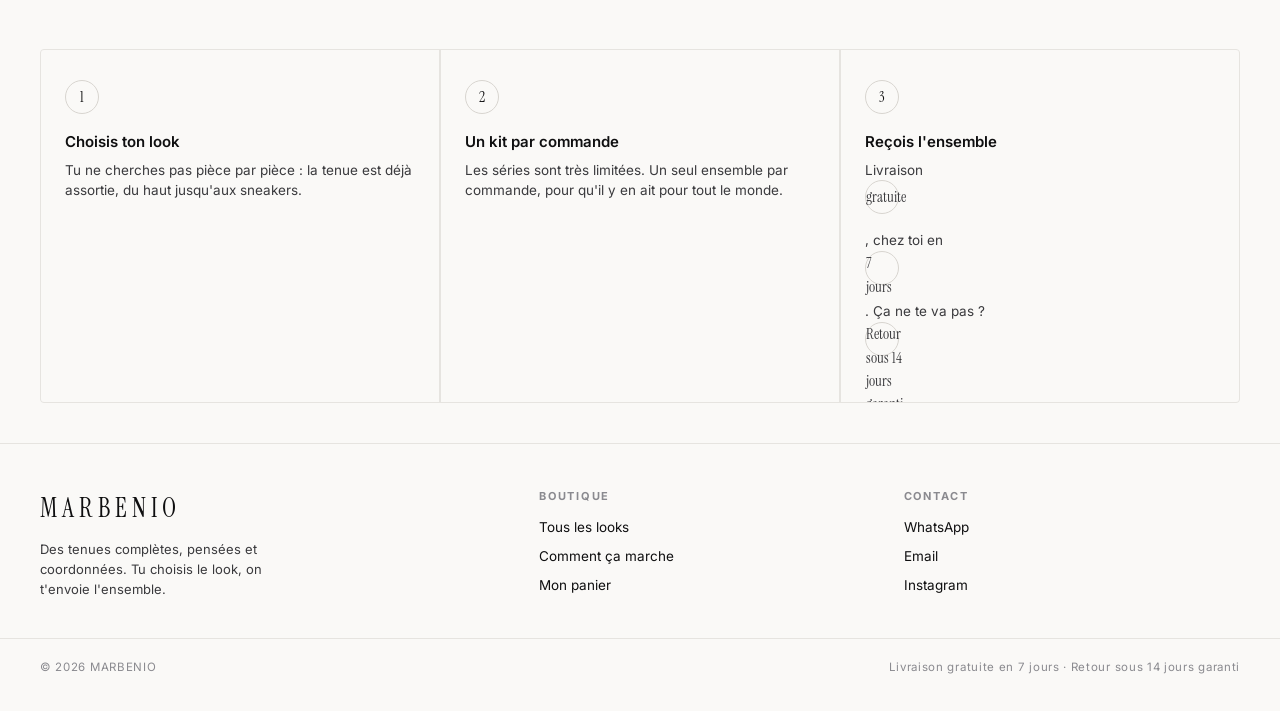
==== commit 6a0d8117: "Met en avant livraison gratuite 7j et retour garanti 14j" ====
--- a/site/index.html
+++ b/site/index.html
@@ -48,7 +48,7 @@
       <div class="step">
         <b>3</b>
         <h3>Reçois l'ensemble</h3>
-        <p>Commande par WhatsApp ou email, précise tes tailles, on confirme et on expédie. Livraison offerte en 3 à 7 jours.</p>
+        <p>Livraison <b>gratuite</b>, chez toi en <b>7 jours</b>. Ça ne te va pas ? <b>Retour sous 14 jours garanti.</b></p>
       </div>
     </div>
   </section>
--- a/site/styles.css
+++ b/site/styles.css
@@ -163,6 +163,33 @@
 .hero__stats b{display:block;font-family:var(--display);font-size:26px;font-weight:400}
 .hero__stats span{font-size:11px;letter-spacing:.12em;text-transform:uppercase;color:var(--muted)}
 
+/* ---------------- Bandeau garanties (livraison / retour) ---------------- */
+.trust{
+  display:grid;gap:1px;background:var(--line);
+  border:1px solid var(--line);border-radius:var(--r);
+  margin-top:34px;overflow:hidden;
+}
+@media (min-width:768px){ .trust{grid-template-columns:repeat(3,1fr)} }
+.trust__item{
+  display:flex;gap:13px;align-items:flex-start;
+  background:var(--surface);padding:17px 18px;
+}
+.trust__icon{
+  flex:none;display:grid;place-items:center;
+  width:34px;height:34px;border-radius:999px;
+  background:var(--ink);color:#fff;
+}
+.trust__icon svg{
+  width:17px;height:17px;fill:none;stroke:currentColor;
+  stroke-width:1.7;stroke-linecap:round;stroke-linejoin:round;
+}
+.trust__item b{
+  display:block;font-size:13.5px;font-weight:600;letter-spacing:-.01em;margin-bottom:2px;
+}
+.trust__item > div span{display:block;font-size:12px;color:var(--muted);line-height:1.45}
+/* Sur la fiche produit et le panier, un peu plus compact */
+.product__info .trust,.cartpage .trust{margin-top:22px}
+
 .hero__media{
   position:relative;border-radius:var(--r);overflow:hidden;background:#eeece8;
   aspect-ratio:4/5;
@@ -278,10 +305,6 @@
   display:-webkit-box;-webkit-line-clamp:2;-webkit-box-orient:vertical;overflow:hidden;
 }
 .card__price{font-size:13.5px;white-space:nowrap;color:var(--ink-2)}
-.card__desc{
-  font-size:12px;color:var(--muted);line-height:1.45;
-  display:-webkit-box;-webkit-line-clamp:2;-webkit-box-orient:vertical;overflow:hidden;
-}
 .card__count{font-size:11px;color:var(--muted);letter-spacing:.04em}
 
 .empty{padding:60px 0;text-align:center;color:var(--muted)}
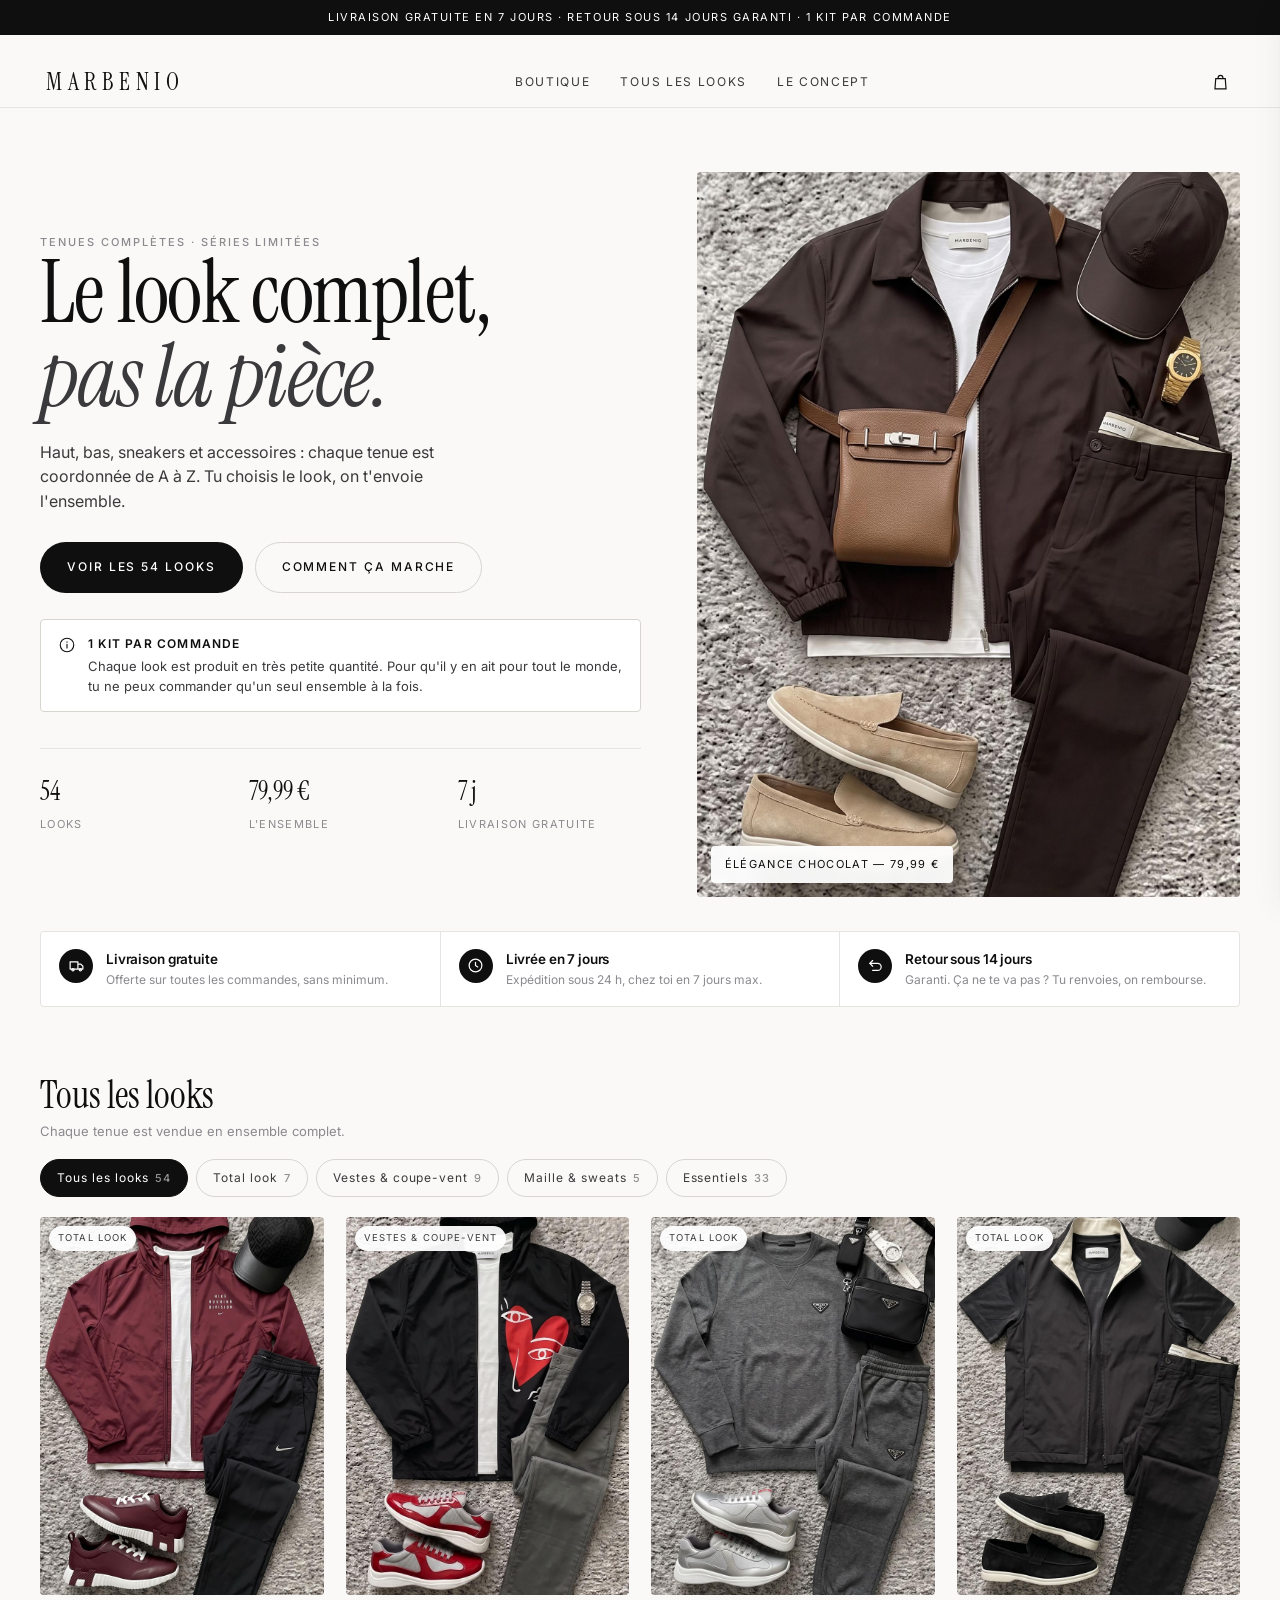
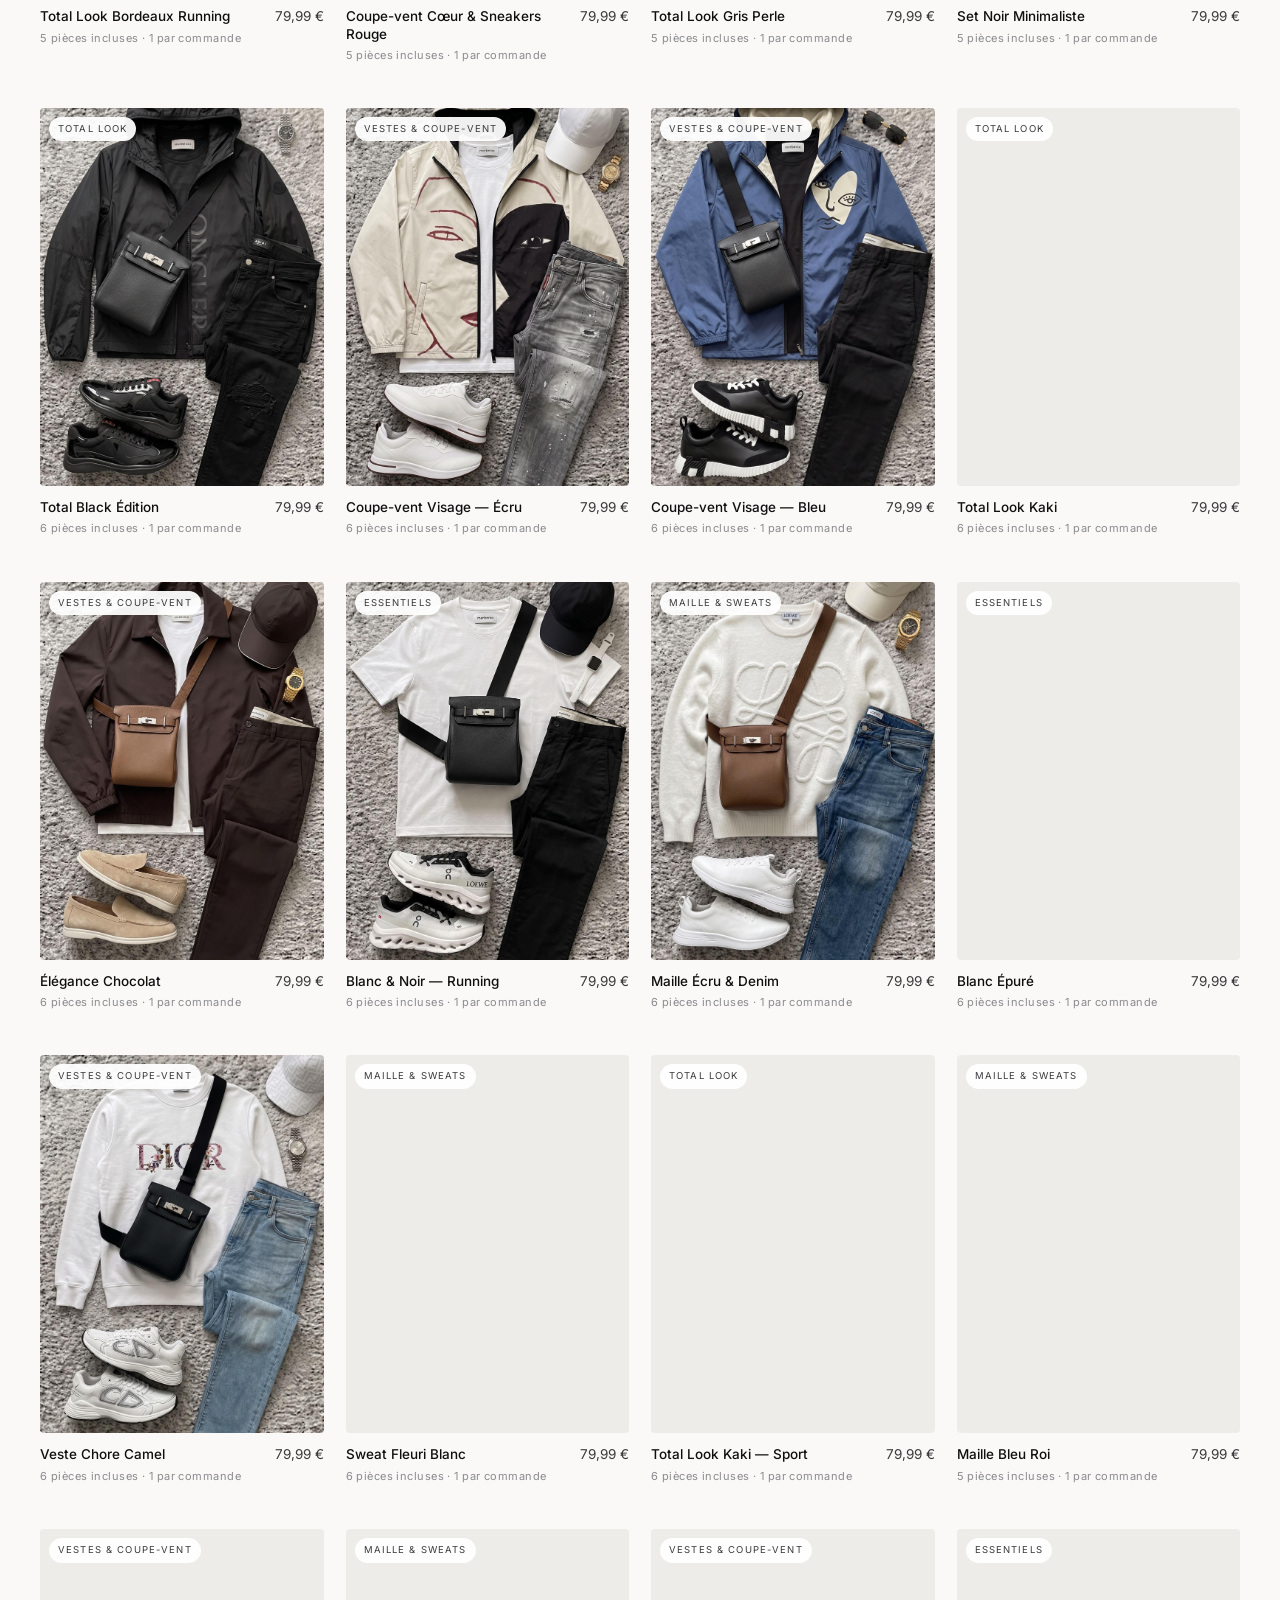
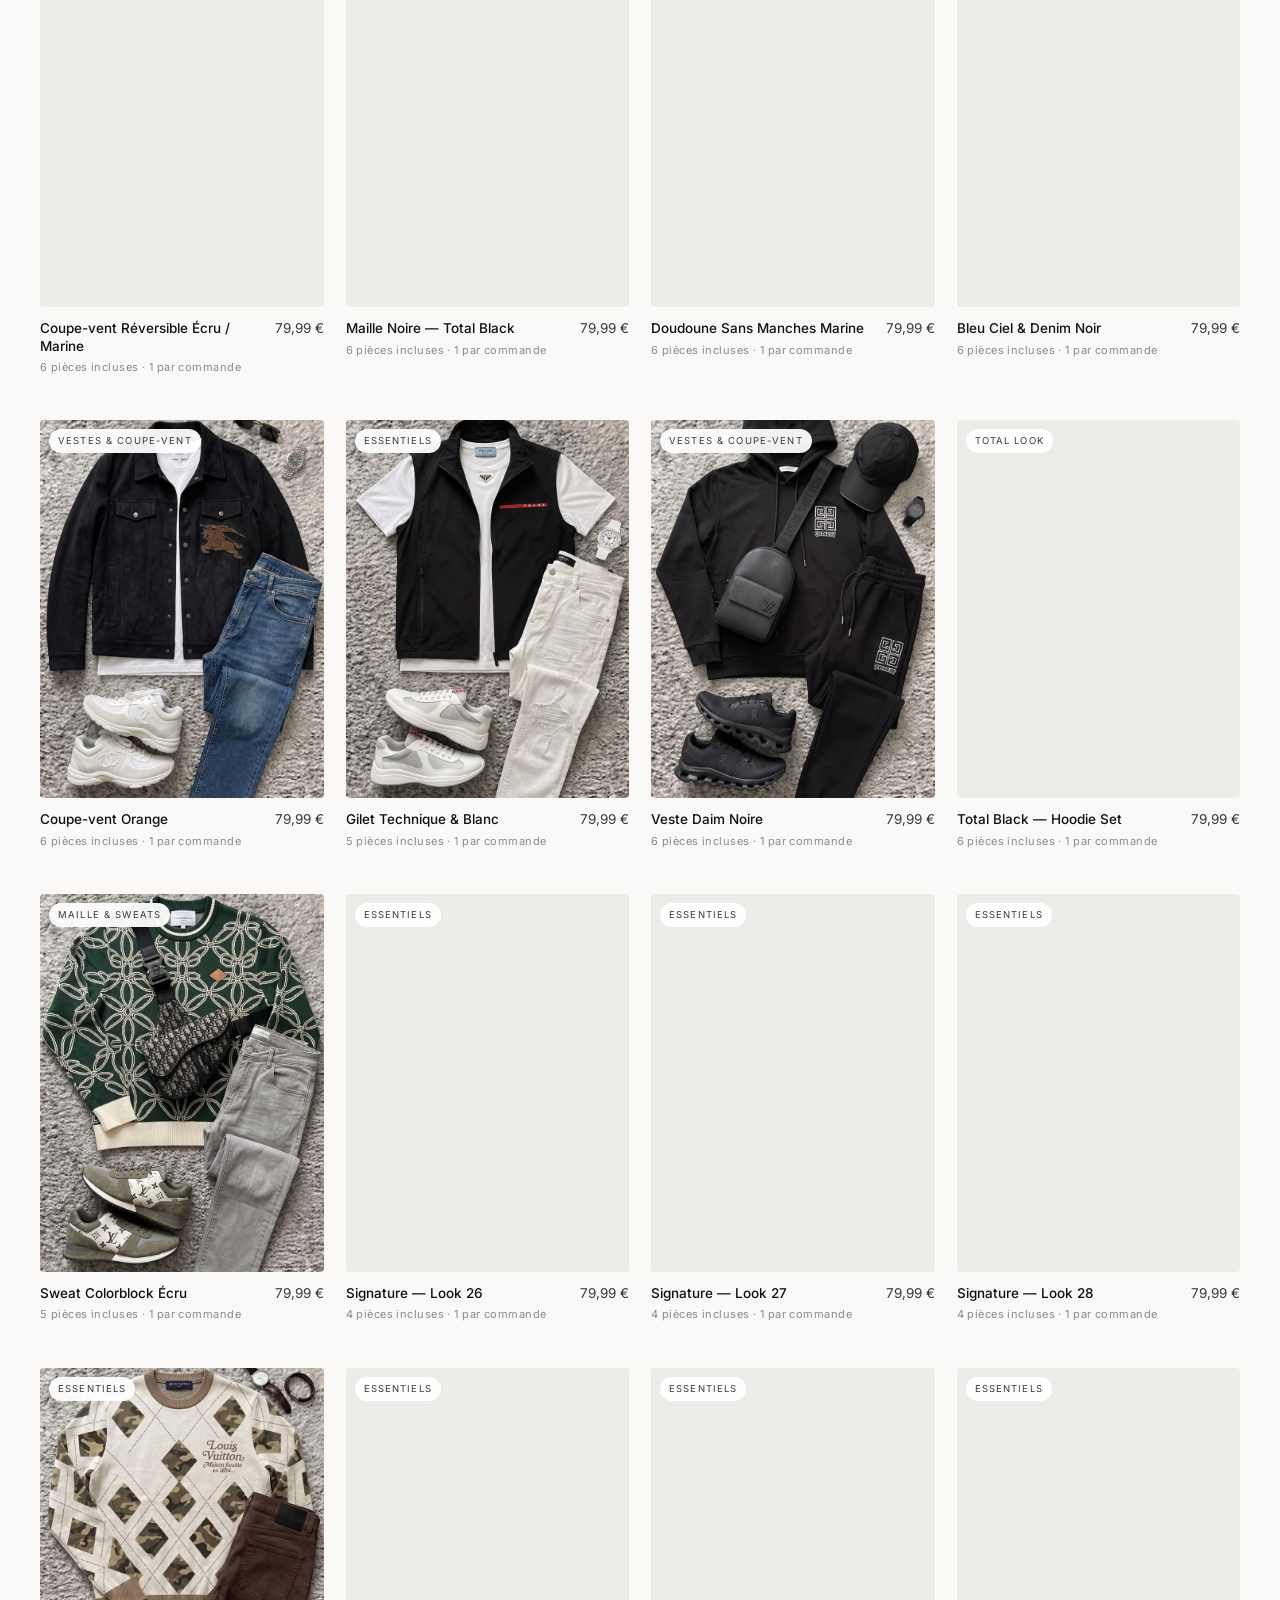
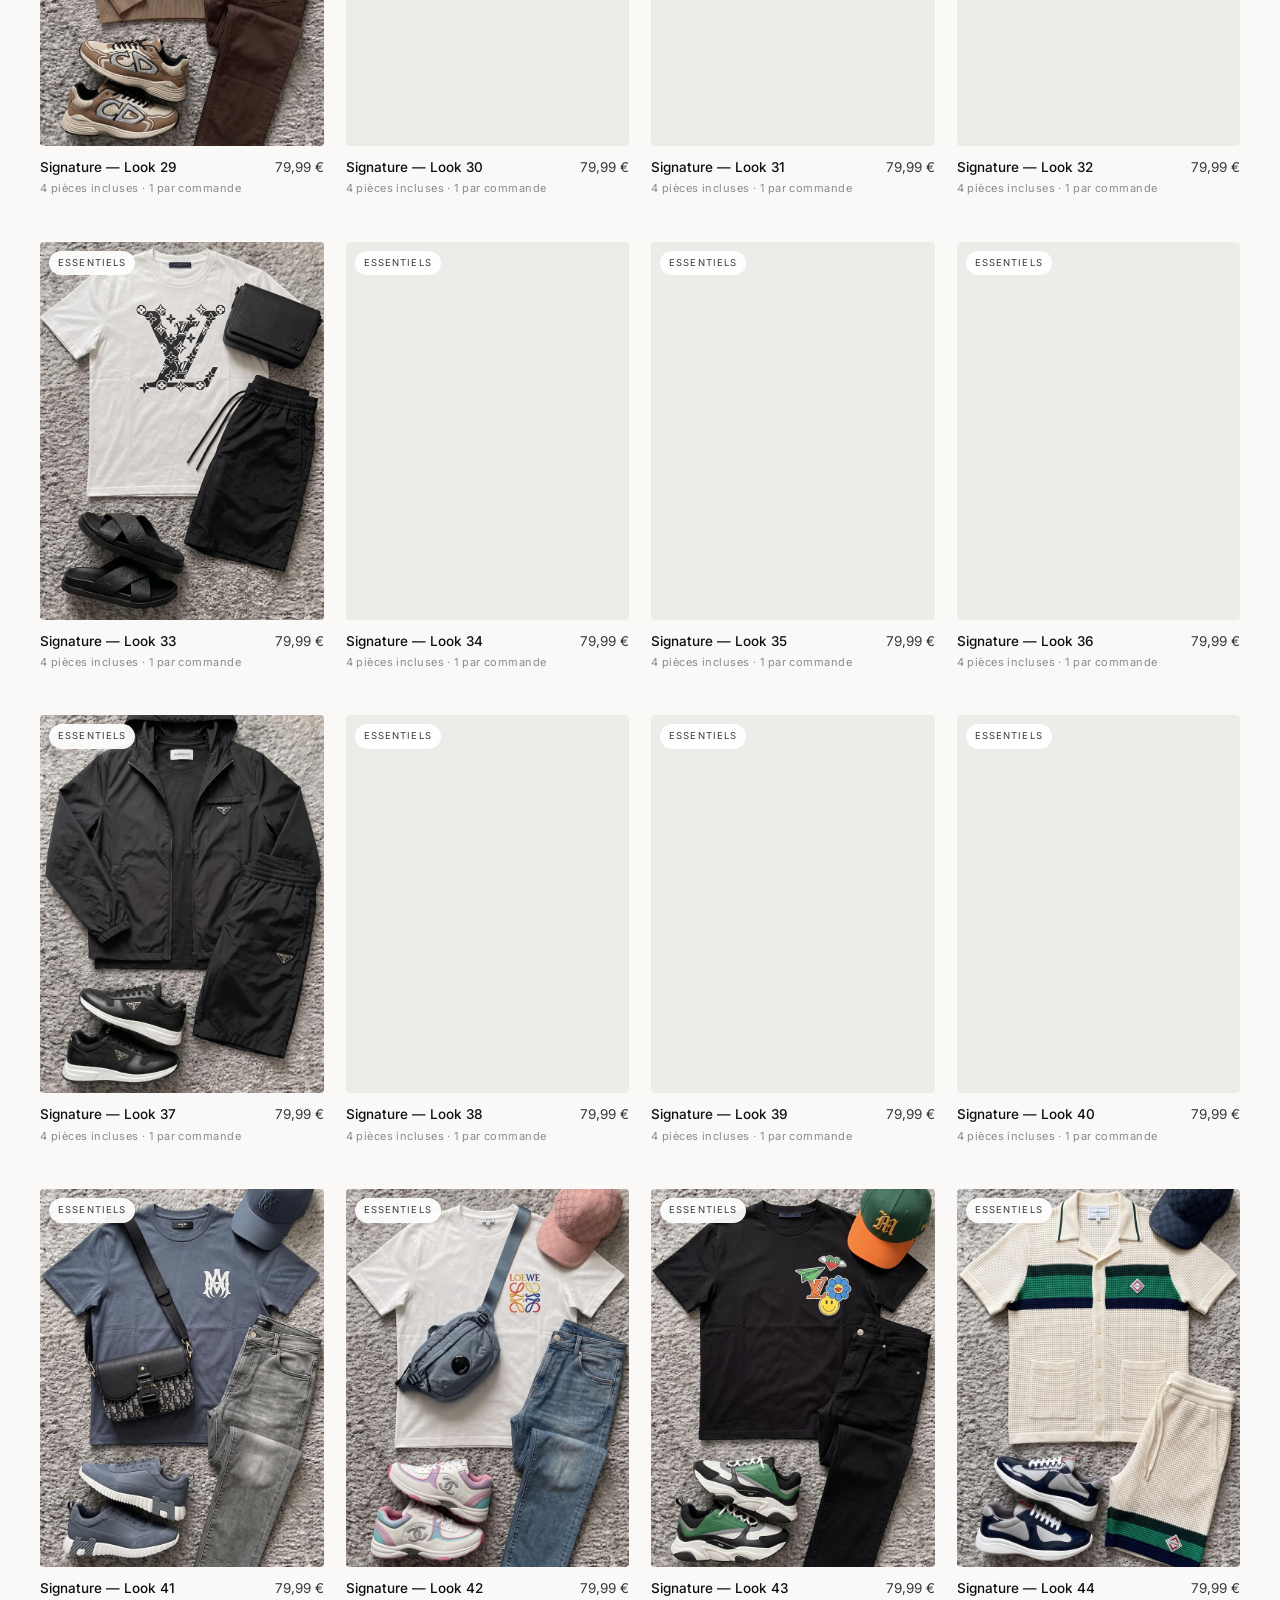
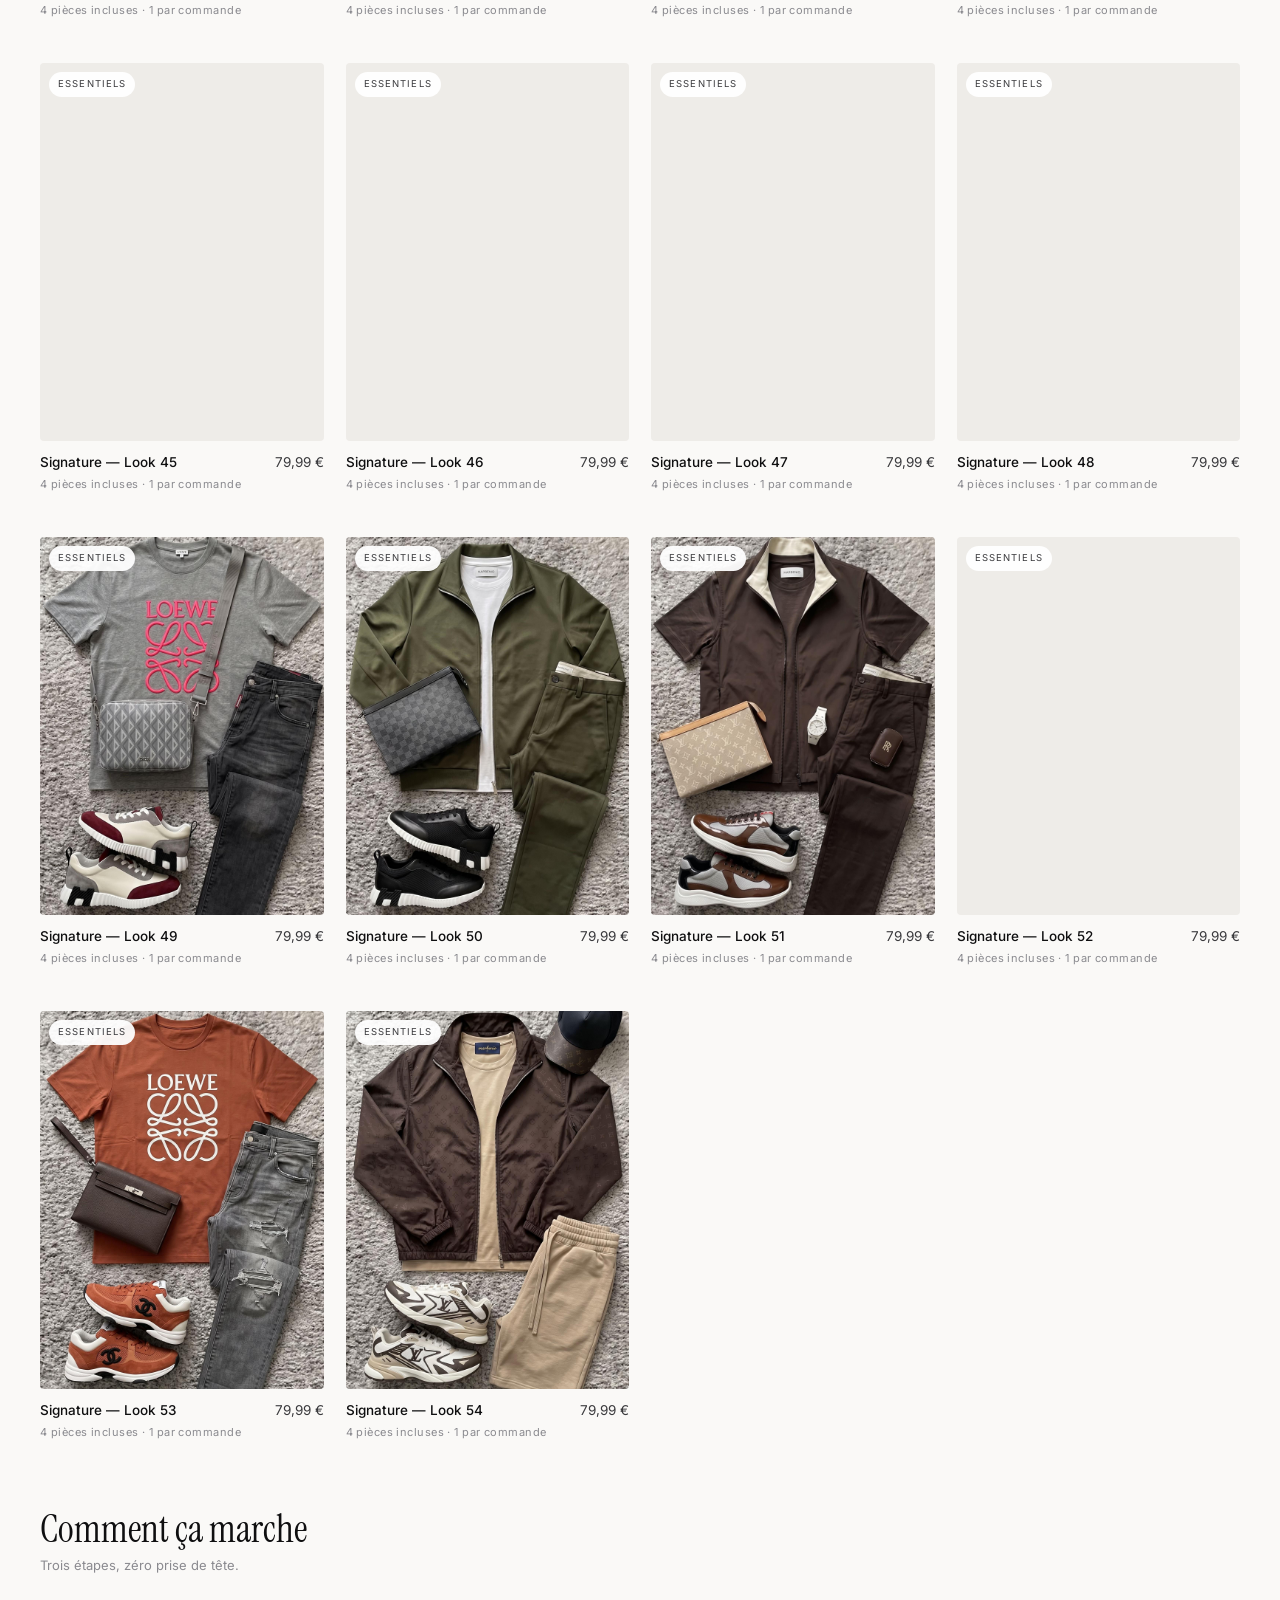
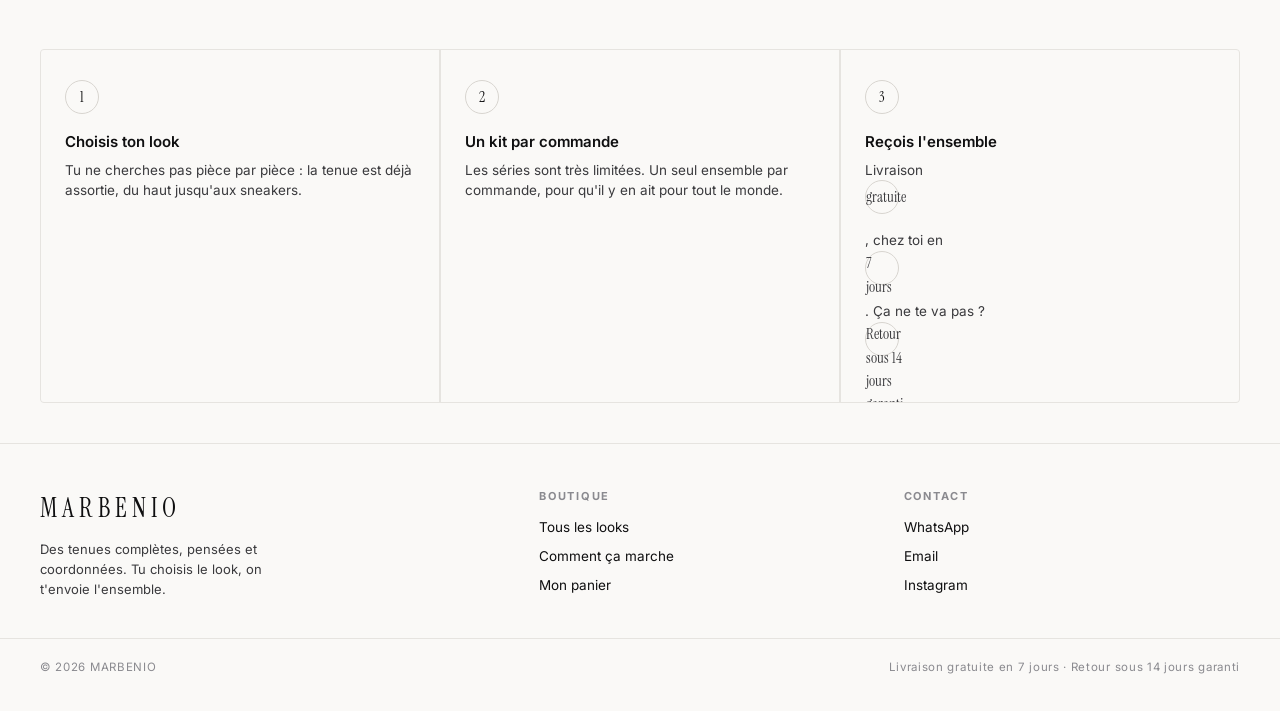
==== commit b6c80a66: "Ajoute Statcounter sur les 3 pages + CNAME marbenio.site" ====
--- a/site/index.html
+++ b/site/index.html
@@ -56,5 +56,19 @@
 
 <script src="data.js"></script>
 <script src="app.js"></script>
+
+<!-- Default Statcounter code for marbenio http://marbenio.site/index.html -->
+<script type="text/javascript">
+var sc_project=13353021;
+var sc_invisible=1;
+var sc_security="f0227135";
+</script>
+<script type="text/javascript"
+src="https://www.statcounter.com/counter/counter.js" async></script>
+<noscript><div class="statcounter"><a title="Web Analytics"
+href="https://statcounter.com/" target="_blank"><img class="statcounter"
+src="https://c.statcounter.com/13353021/0/f0227135/1/" alt="Web Analytics"
+referrerPolicy="no-referrer-when-downgrade"></a></div></noscript>
+<!-- End of Statcounter Code -->
 </body>
 </html>
